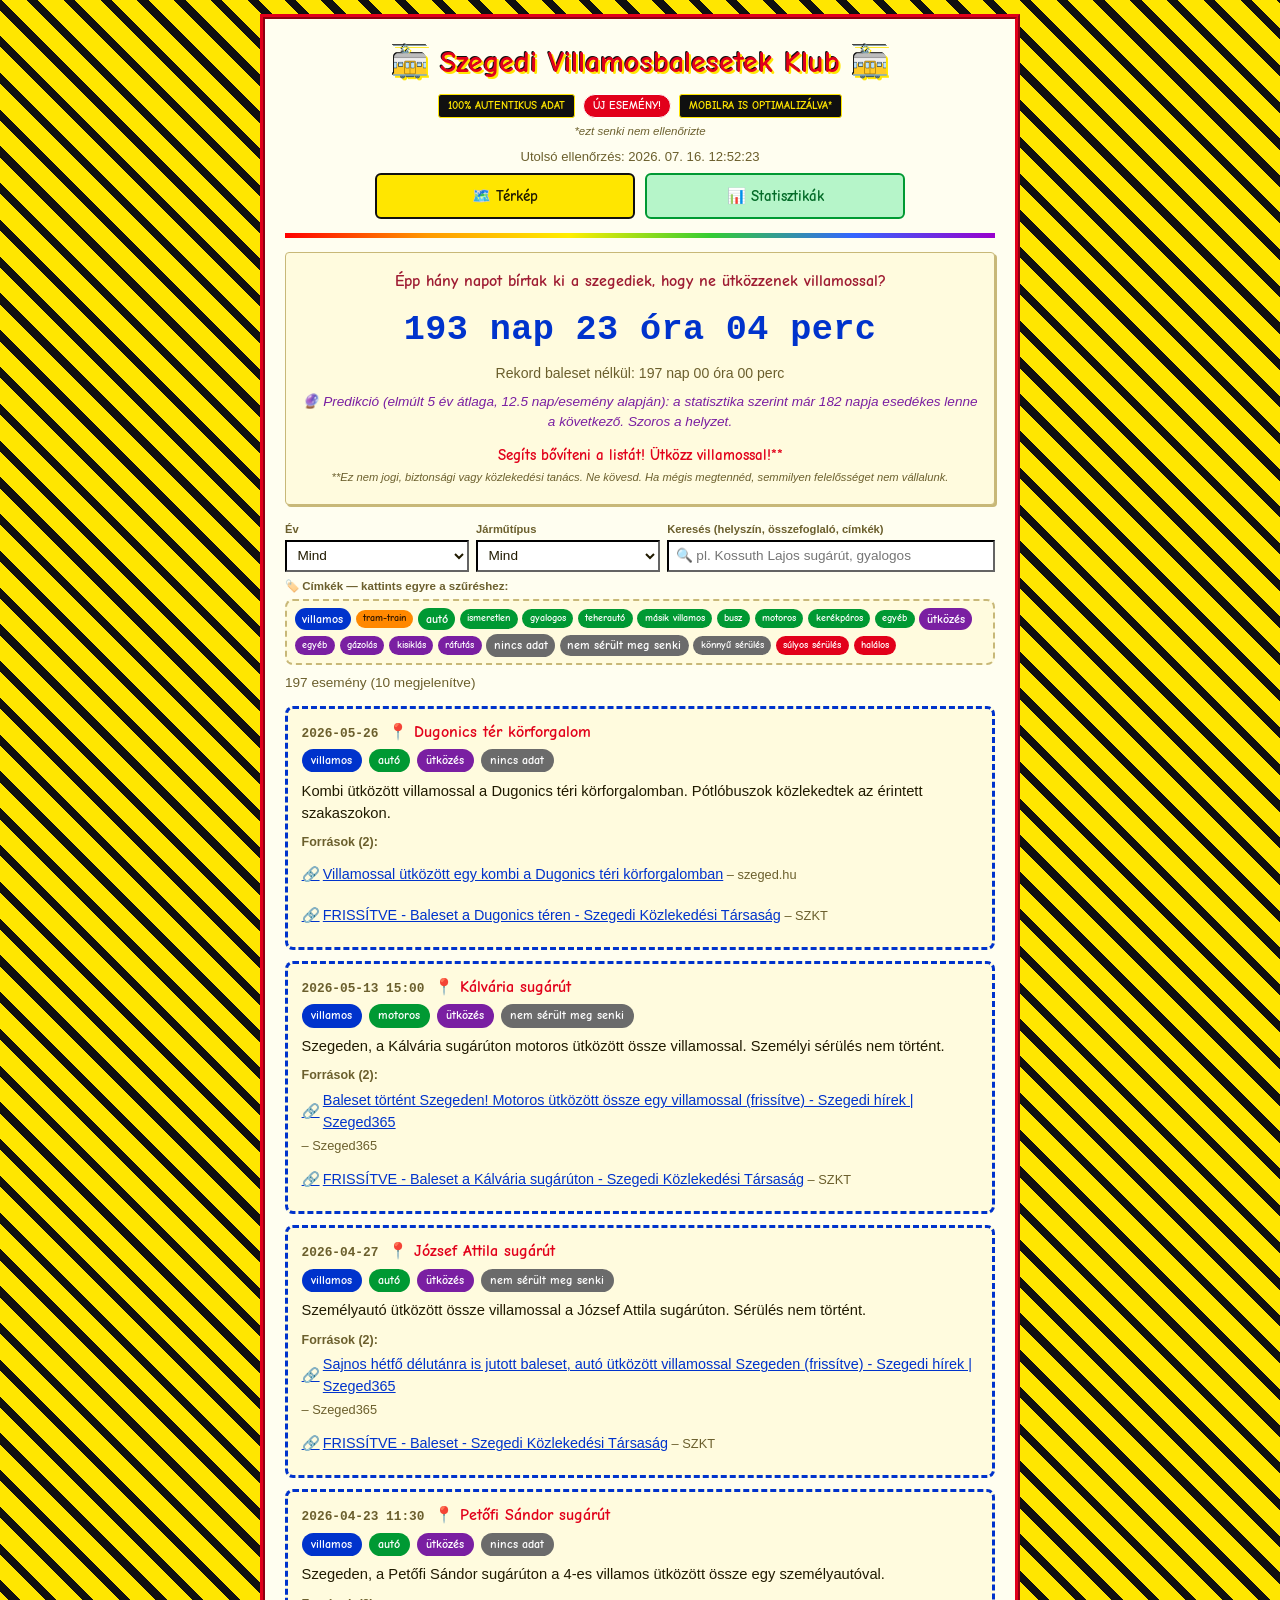
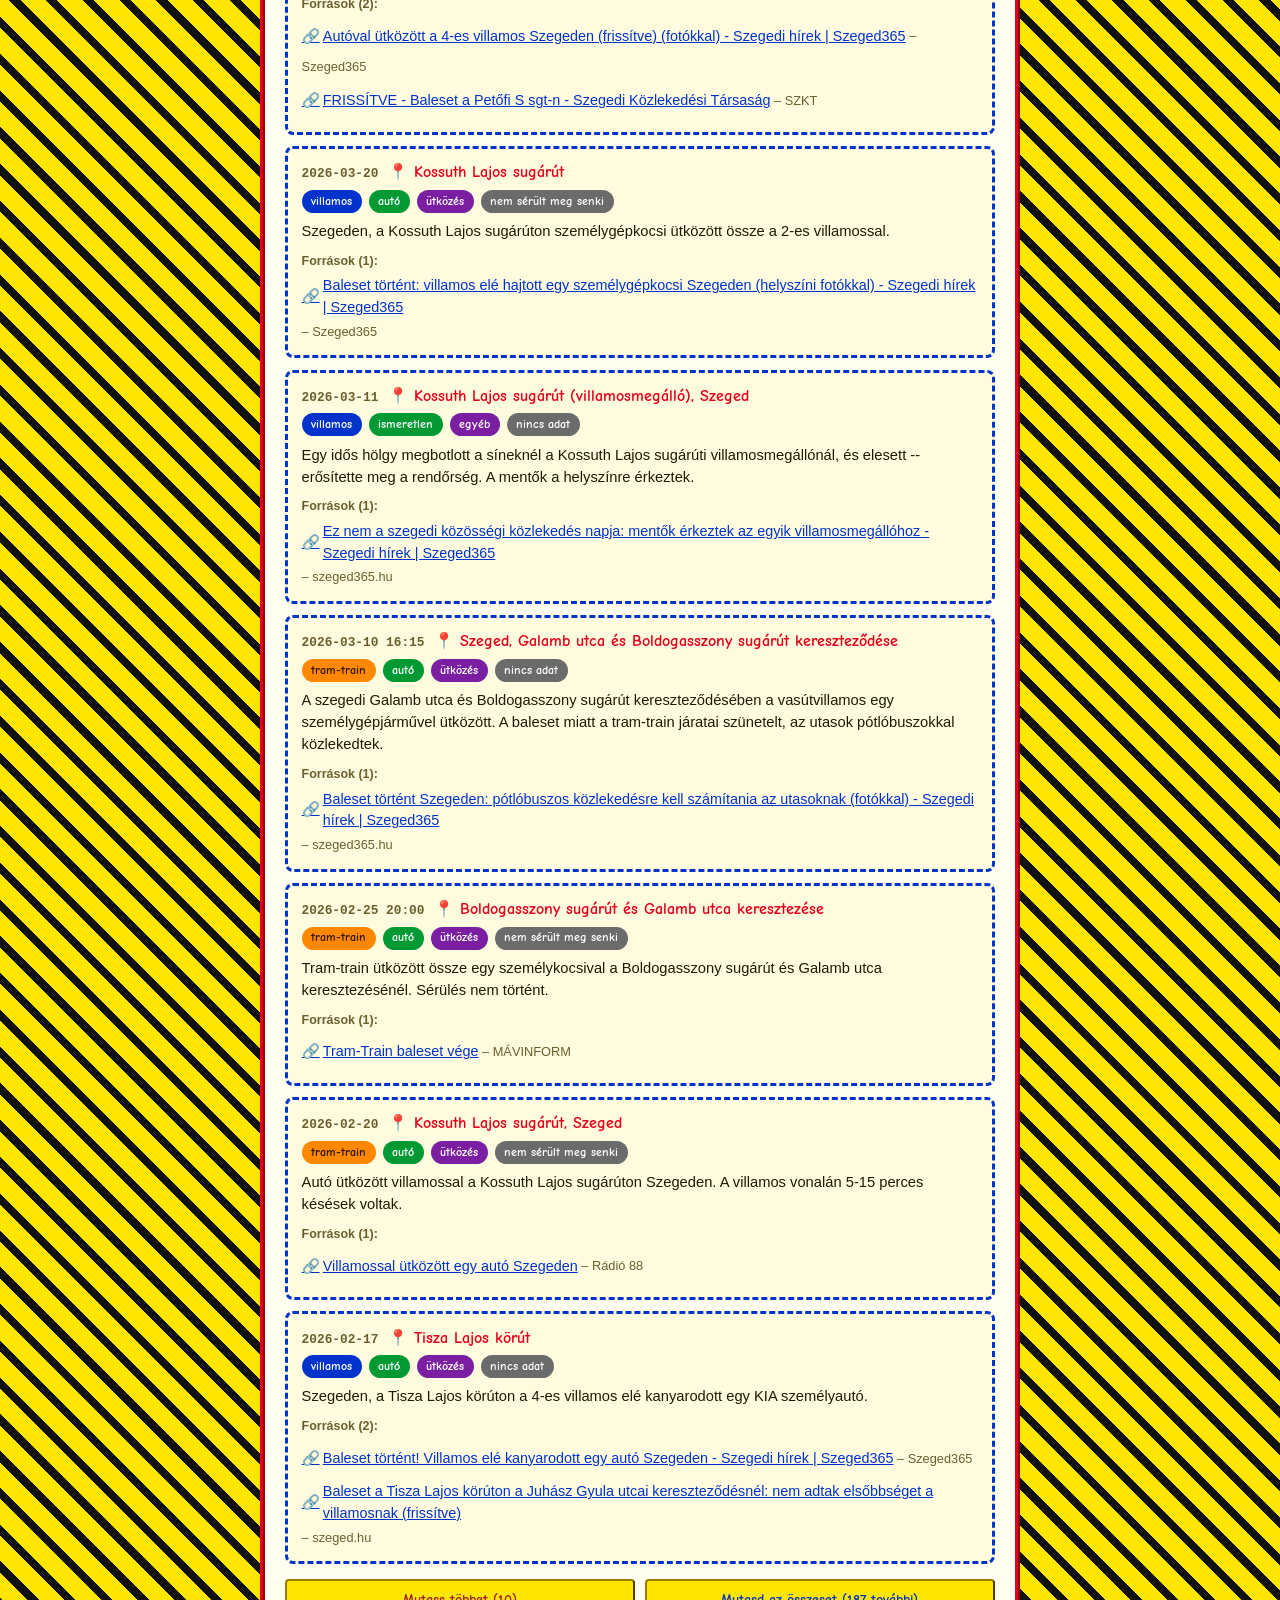
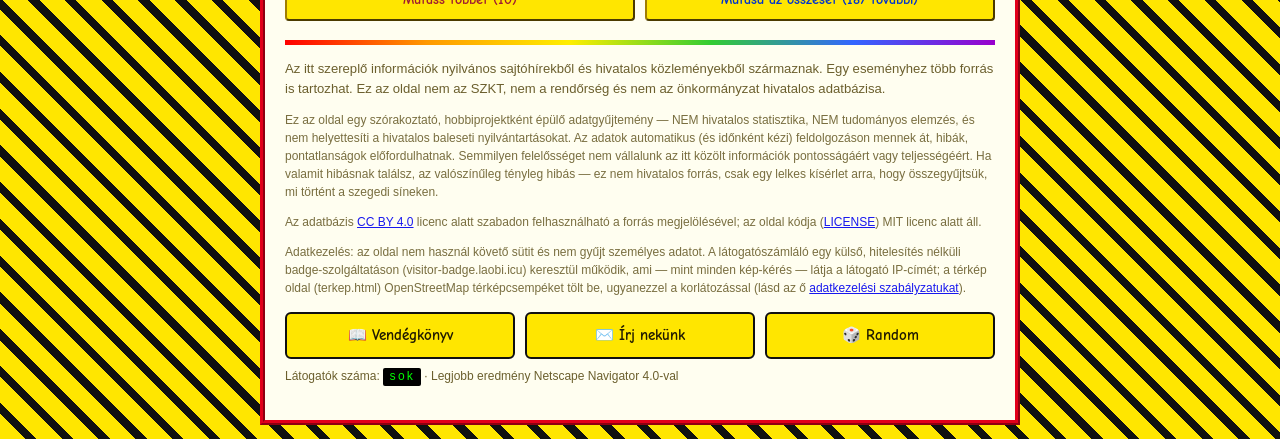
==== index.html @ 88617ef4 "site: publish built output" ====
<!DOCTYPE html>
<html lang="hu">
<head>
<meta charset="utf-8">
<meta name="viewport" content="width=device-width, initial-scale=1">
<title>Szegedi Villamosbalesetek Klub</title>
<meta name="description" content="Szegedi villamos- és tram-train balesetek nyilvános, folyamatosan frissülő adatbázisa: dátum, helyszín, jármű és forrás szerint kereshető lista.">
<link rel="canonical" href="https://szegedivillamosbalesetek.hu/">
<meta property="og:type" content="website">
<meta property="og:title" content="Szegedi Villamosbalesetek Klub">
<meta property="og:description" content="Szegedi villamos- és tram-train balesetek nyilvános, folyamatosan frissülő adatbázisa: dátum, helyszín, jármű és forrás szerint kereshető lista.">
<meta property="og:url" content="https://szegedivillamosbalesetek.hu/">
<meta property="og:image" content="https://szegedivillamosbalesetek.hu/og-image.png">
<meta property="og:locale" content="hu_HU">
<meta name="twitter:card" content="summary_large_image">
<meta name="twitter:title" content="Szegedi Villamosbalesetek Klub">
<meta name="twitter:description" content="Szegedi villamos- és tram-train balesetek nyilvános, folyamatosan frissülő adatbázisa: dátum, helyszín, jármű és forrás szerint kereshető lista.">
<meta name="twitter:image" content="https://szegedivillamosbalesetek.hu/og-image.png">
<link rel="icon" href="favicon.svg" type="image/svg+xml">
<link rel="stylesheet" href="style.css?v=7cfd3d5cef">
</head>
<body>
<div class="page-frame">
<header class="site-header">
  <h1>🚋&nbsp;Szegedi Villamosbalesetek Klub&nbsp;🚋</h1>
  <div class="badge-row">
    <span class="hero-badge">100% AUTENTIKUS ADAT</span>
    <span class="hero-badge hero-badge-new">ÚJ ESEMÉNY!</span>
    <span class="hero-badge">MOBILRA IS OPTIMALIZÁLVA*</span>
  </div>
  <p class="hero-footnote">*ezt senki nem ellenőrizte</p>
  <p id="updated-at" class="updated-at" aria-live="polite"></p>
  <div class="top-nav-banner">
    <a href="terkep.html" class="top-nav-btn top-nav-btn-map">🗺️ Térkép</a>
    <a href="statisztikak.html" class="top-nav-btn top-nav-btn-stats">📊 Statisztikák</a>
  </div>
</header>

<hr class="rainbow">

<main>
  <section id="no-accident-counter" class="no-accident-counter" aria-live="polite">
    <h2 class="counter-title">Épp hány napot bírtak ki a szegediek, hogy ne ütközzenek villamossal?</h2>
    <p id="counter-current" class="counter-current"></p>
    <p id="counter-record" class="counter-record"></p>
    <p id="counter-prediction" class="counter-prediction"></p>
    <p class="counter-cta">Segíts bővíteni a listát! Ütközz villamossal!**</p>
    <p class="counter-cta-footnote">**Ez nem jogi, biztonsági vagy közlekedési tanács. Ne kövesd. Ha mégis megtennéd, semmilyen felelősséget nem vállalunk.</p>
  </section>

  <form id="filters" class="filters" aria-label="Szűrők">
    <div class="filter-field">
      <label for="filter-year">Év</label>
      <select id="filter-year" name="year">
        <option value="">Mind</option>
      </select>
    </div>
    <div class="filter-field">
      <label for="filter-mode">Járműtípus</label>
      <select id="filter-mode" name="mode">
        <option value="">Mind</option>
        <option value="tram">Villamos</option>
        <option value="tramtrain">Tram-train</option>
      </select>
    </div>
    <div class="filter-field filter-field-text">
      <label for="filter-text">Keresés (helyszín, összefoglaló, címkék)</label>
      <input id="filter-text" name="text" type="search" placeholder="🔍 pl. Kossuth Lajos sugárút, gyalogos" autocomplete="off">
    </div>
  </form>

  <p class="tag-cloud-label">🏷️ Címkék — kattints egyre a szűréshez:</p>
  <div id="tag-cloud" class="tag-cloud" aria-label="Címkék"></div>

  <div id="tag-filter-chip" class="tag-filter-chip" hidden>
    Címke szűrő: <strong id="tag-filter-label"></strong>
    <button id="tag-filter-clear" type="button" aria-label="Címke szűrő törlése">Törlés ×</button>
  </div>

  <p id="result-count" class="result-count" aria-live="polite"></p>

  <div id="status-message" class="status-message" hidden></div>

  <ul id="incident-list" class="incident-list" aria-label="Balesetek listája"></ul>

  <div class="list-actions">
    <button id="show-more" class="show-more" type="button" hidden></button>
    <button id="show-all" class="show-more show-all" type="button" hidden></button>
  </div>
</main>

<hr class="rainbow">

<footer class="site-footer">
  <p>
    Az itt szereplő információk nyilvános sajtóhírekből és hivatalos közleményekből
    származnak. Egy eseményhez több forrás is tartozhat. Ez az oldal nem az SZKT, nem a
    rendőrség és nem az önkormányzat hivatalos adatbázisa.
  </p>
  <p class="disclaimer">
    Ez az oldal egy szórakoztató, hobbiprojektként épülő adatgyűjtemény — NEM hivatalos
    statisztika, NEM tudományos elemzés, és nem helyettesíti a hivatalos baleseti
    nyilvántartásokat. Az adatok automatikus (és időnként kézi) feldolgozáson mennek át,
    hibák, pontatlanságok előfordulhatnak. Semmilyen felelősséget nem vállalunk az itt
    közölt információk pontosságáért vagy teljességéért. Ha valamit hibásnak találsz, az
    valószínűleg tényleg hibás — ez nem hivatalos forrás, csak egy lelkes kísérlet arra,
    hogy összegyűjtsük, mi történt a szegedi síneken.
  </p>
  <p class="disclaimer">
    Az adatbázis <a href="https://creativecommons.org/licenses/by/4.0/" target="_blank" rel="noopener">CC BY 4.0</a>
    licenc alatt szabadon felhasználható a forrás megjelölésével; az oldal kódja
    (<a href="LICENSE" target="_blank" rel="noopener">LICENSE</a>) MIT licenc alatt áll.
  </p>
  <p class="disclaimer">
    Adatkezelés: az oldal nem használ követő sütit és nem gyűjt személyes
    adatot. A látogatószámláló egy külső, hitelesítés nélküli badge-szolgáltatáson
    (visitor-badge.laobi.icu) keresztül működik, ami — mint minden kép-kérés —
    látja a látogató IP-címét; a térkép oldal (terkep.html) OpenStreetMap
    térképcsempéket tölt be, ugyanezzel a korlátozással (lásd az ő
    <a href="https://osmfoundation.org/wiki/Privacy_Policy" target="_blank" rel="noopener">adatkezelési szabályzatukat</a>).
  </p>

  <div class="guestbook-row">
    <a href="vendegkonyv.html">📖 Vendégkönyv</a>
    <a href="irj-nekunk.html">✉️ Írj nekünk</a>
    <a href="https://hu.wikipedia.org/wiki/Special:Random" target="_blank" rel="noopener">🎲 Random</a>
  </div>
  <p class="hit-counter-line">
    Látogatók száma:
    <span class="hit-counter-wrap">
      <img id="hit-counter-img" class="hit-counter-img" alt="Látogatószámláló" hidden>
      <span id="hit-counter-fallback" class="hit-counter">sok</span>
    </span>
    · Legjobb eredmény Netscape Navigator 4.0-val
  </p>
</footer>
</div>

<script src="stats-common.js" defer></script>
<script src="dom-safety.js" defer></script>
<script src="app.js?v=a67750ddaa" defer></script>
</body>
</html>
---- style.css ----
/* Szegedi Villamosbalesetek Klub — szándékosan 90-es évekes/Geocities
 * hangulat. Ez egy tudatosan vállalt, egységes vizuális világ (hazárdcsík,
 * Comic Sans, rikító színek), ezért NINCS külön sötét/világos téma --
 * a giccs a lényeg, nem az adaptivitás. */

/* A Comic Sans MS Microsoft-licenc, mobil OS-eken (iOS/Android) nincs
 * telepítve, ezért a puszta "Comic Sans MS" font-family mobilon a
 * generikus "cursive" fallbackre esett vissza, ami eszközönként/OS-enként
 * teljesen más karakterű betűt jelentett. A Comic Neue (SIL OFL, szabadon
 * beágyazható) egy nyíltan licencelt, vizuálisan nagyon közeli klón --
 * data URI-ként ágyazva MINDEN platformon ugyanazt a betűt garantálja. */
@font-face {
  font-family: "Comic Neue";
  font-style: normal;
  font-weight: 400;
  font-display: swap;
  src: url([data-uri]) format("woff2");
}
@font-face {
  font-family: "Comic Neue";
  font-style: normal;
  font-weight: 700;
  font-display: swap;
  src: url([data-uri]) format("woff2");
}


:root {
  color-scheme: light;
  --yellow: #ffe600;
  --black: #101010;
  --red: #e2001a;
  --red-dark: #9e1b32;
  --blue: #0033cc;
  --green: #009933;
  --orange: #ff8800;
  --purple: #7a1fa2;
  --cream: #fffef0;
  --ink: #201a00;
  --muted: #6b5f2d;
  --border-gold: #c8b878;
}

* {
  box-sizing: border-box;
}

html {
  font-size: 16px;
  overflow-x: hidden;
  -webkit-text-size-adjust: 100%;
  text-size-adjust: 100%;
}

body {
  margin: 0;
  padding: 14px;
  min-height: 100vh;
  max-width: 100vw;
  overflow-x: hidden;
  background:
    repeating-linear-gradient(45deg, var(--yellow) 0 18px, var(--black) 18px 26px);
  color: var(--ink);
  font-family: Verdana, Arial, sans-serif;
  line-height: 1.5;
}

.page-frame {
  max-width: 760px;
  margin: 0 auto;
  background: var(--cream);
  border: 5px ridge var(--red);
  padding: 18px 20px 4px;
}

hr.rainbow {
  height: 5px;
  border: none;
  margin: 14px 0;
  background: linear-gradient(90deg, #ff0000, #ff9900, #ffee00, #33cc33, #3366ff, #9900cc);
}

/* ---------- fejléc ---------- */

.site-header {
  text-align: center;
}

.site-header h1 {
  font-family: "Comic Neue", "Comic Sans MS", "Comic Sans", cursive;
  font-size: clamp(1.4rem, 5vw, 1.9rem);
  color: var(--red);
  text-shadow: 2px 2px 0 var(--yellow), -1px -1px 0 var(--black);
  margin: 0.2rem 0 0.5rem;
}

.top-nav-banner {
  display: flex;
  justify-content: center;
  gap: 10px;
  margin: 0.4rem 0 0.2rem;
}

.top-nav-btn {
  flex: 1 1 0;
  min-width: 0;
  max-width: 260px;
  display: inline-flex;
  align-items: center;
  justify-content: center;
  gap: 6px;
  min-height: 46px;
  padding: 10px 6px;
  border: 2px solid var(--black);
  border-radius: 6px;
  font-family: "Comic Neue", "Comic Sans MS", "Comic Sans", cursive;
  font-weight: 700;
  font-size: 0.95rem;
  text-decoration: none;
  color: var(--ink);
  white-space: nowrap;
}

.top-nav-btn-map {
  background: var(--yellow);
}

.top-nav-btn-stats {
  background: #b6f5c9;
  border-color: var(--green);
  color: #046b28;
}

.top-nav-btn:hover,
.top-nav-btn:focus-visible {
  filter: brightness(1.08);
  text-decoration: underline;
}

@media (max-width: 480px) {
  .top-nav-btn {
    font-size: 0.72rem;
    padding: 8px 3px;
    min-height: 40px;
    gap: 3px;
  }
}

.badge-row {
  display: flex;
  justify-content: center;
  gap: 8px;
  flex-wrap: nowrap;
  margin-bottom: 0.3rem;
}

.hero-badge {
  font-family: "Comic Neue", "Comic Sans MS", "Comic Sans", cursive;
  font-size: 0.68rem;
  font-weight: 700;
  background: var(--black);
  color: var(--yellow);
  padding: 3px 9px;
  border-radius: 3px;
  border: 1px solid var(--yellow);
  white-space: nowrap;
}

@media (max-width: 480px) {
  .badge-row {
    gap: 2px;
  }
  .hero-badge {
    font-size: 0.42rem;
    padding: 2px 3px;
  }
}

.hero-badge-new {
  background: var(--red);
  color: #fff;
  border-color: #fff;
  border-radius: 999px;
  animation: hero-blink 1.1s steps(1) infinite;
}

.hero-badge-new[hidden] {
  display: none;
}

@keyframes hero-blink {
  50% { opacity: 0.15; }
}

@media (prefers-reduced-motion: reduce) {
  .hero-badge-new { animation: none; }
}

.hero-footnote {
  font-size: 0.72rem;
  color: var(--muted);
  margin: 0 0 0.4rem;
  font-style: italic;
}

.updated-at {
  color: var(--muted);
  font-size: 0.82rem;
  margin: 0 0 0.4rem;
  min-height: 1.2em;
}

/* ---------- számláló ---------- */

.no-accident-counter {
  text-align: center;
  background: #fffbde;
  border: 1px solid var(--border-gold);
  box-shadow: 2px 2px 0 var(--border-gold);
  border-radius: 4px;
  padding: 1rem 0.9rem 1.15rem;
  margin-bottom: 1rem;
}

.counter-title {
  font-family: "Comic Neue", "Comic Sans MS", "Comic Sans", cursive;
  font-size: 1.02rem;
  font-weight: 700;
  color: var(--red-dark);
  margin: 0 0 0.6rem;
}

.counter-current {
  font-family: Consolas, "Courier New", monospace;
  font-size: clamp(1.5rem, 6vw, 2.2rem);
  font-weight: 700;
  color: var(--blue);
  letter-spacing: 0.01em;
  margin: 0 0 0.4rem;
  font-variant-numeric: tabular-nums;
}

.counter-record {
  color: var(--muted);
  font-size: 0.88rem;
  margin: 0;
  font-variant-numeric: tabular-nums;
}

.counter-prediction {
  color: var(--purple);
  font-size: 0.85rem;
  font-style: italic;
  margin: 0.5rem 0 0;
  font-variant-numeric: tabular-nums;
}

.counter-cta {
  font-family: "Comic Neue", "Comic Sans MS", "Comic Sans", cursive;
  font-weight: 700;
  color: var(--red);
  font-size: 0.95rem;
  margin: 0.7rem 0 0.15rem;
}

.counter-cta-footnote {
  color: var(--muted);
  font-size: 0.7rem;
  font-style: italic;
  margin: 0;
}

/* ---------- szűrők ---------- */

.filters {
  display: flex;
  flex-wrap: wrap;
  gap: 0.45rem;
  margin-bottom: 0.4rem;
}

.filter-field {
  display: flex;
  flex-direction: column;
  gap: 0.1rem;
  flex: 1 1 120px;
}

.filter-field-text {
  flex: 2 1 200px;
}

.filter-field label {
  font-size: 0.7rem;
  color: var(--muted);
  font-weight: 700;
}

.filter-field select,
.filter-field input {
  min-height: 32px;
  padding: 0.2rem 0.4rem;
  font-size: 0.85rem;
  font-family: Verdana, Arial, sans-serif;
  border: 2px inset var(--black);
  background: #fff;
  color: var(--ink);
}

.tag-cloud-label {
  color: var(--muted);
  font-size: 0.72rem;
  font-weight: 700;
  margin: 0 0 0.25rem;
}

.tag-cloud {
  display: flex;
  flex-wrap: wrap;
  align-items: center;
  gap: 0.25rem 0.3rem;
  background: #fffbde;
  border: 2px dashed var(--border-gold);
  border-radius: 8px;
  padding: 0.4rem 0.5rem;
  margin-bottom: 0.5rem;
}

.tag-cloud .badge {
  border: 1px solid transparent;
  padding: 0.06rem 0.4rem;
}

.tag-cloud .tag-cloud-badge-active {
  border-color: var(--black);
  box-shadow: 1px 1px 0 var(--black);
  outline: 2px solid var(--ink);
  outline-offset: 1px;
}

.tag-filter-chip[hidden] {
  display: none;
}

.tag-filter-chip {
  display: flex;
  align-items: center;
  gap: 0.5rem;
  background: #eaf1ff;
  border: 2px dashed var(--blue);
  color: var(--ink);
  border-radius: 999px;
  padding: 0.3rem 0.3rem 0.3rem 0.75rem;
  font-size: 0.82rem;
  margin: 0 0 0.75rem;
  width: fit-content;
  font-family: "Comic Neue", "Comic Sans MS", "Comic Sans", cursive;
}

.tag-filter-chip button {
  min-height: 30px;
  padding: 0.15rem 0.55rem;
  font-size: 0.75rem;
  font-family: "Comic Neue", "Comic Sans MS", "Comic Sans", cursive;
  font-weight: 700;
  border: 1px solid var(--blue);
  border-radius: 999px;
  background: #fff;
  color: var(--blue);
  cursor: pointer;
}

.result-count {
  color: var(--muted);
  font-size: 0.85rem;
  margin: 0 0 0.75rem;
}

.status-message {
  background: #ffe4e4;
  color: #7a1414;
  border: 2px solid var(--red);
  border-radius: 4px;
  padding: 0.85rem;
  margin-bottom: 1rem;
}

/* ---------- eseménykártyák ---------- */

.incident-list {
  list-style: none;
  margin: 0;
  padding: 0;
  display: flex;
  flex-direction: column;
  gap: 0.7rem;
}

.incident-card {
  background: #fffbde;
  border: 3px dashed var(--blue);
  border-radius: 8px;
  padding: 0.7rem 0.85rem 0.8rem;
}

.incident-summary-row {
  display: flex;
  flex-wrap: wrap;
  align-items: baseline;
  gap: 0.4rem 0.6rem;
  margin-bottom: 0.35rem;
}

.incident-date {
  font-family: Consolas, "Courier New", monospace;
  font-size: 0.8rem;
  color: var(--muted);
  font-weight: 700;
}

.incident-summary-row .incident-location {
  font-family: "Comic Neue", "Comic Sans MS", "Comic Sans", cursive;
  font-weight: 700;
  color: var(--red);
  flex: 1 1 auto;
  min-width: 0;
}

.incident-summary-row .incident-location::before {
  content: "📍 ";
}

.incident-body {
  /* nincs elválasztó -- a kártya maga a "keret", minden benne egyben látszik */
}

.incident-tag-row {
  display: flex;
  flex-wrap: wrap;
  align-items: center;
  gap: 0.4rem;
  margin-bottom: 0.45rem;
}

.badge {
  display: inline-block;
  padding: 0.12rem 0.55rem;
  border-radius: 999px;
  font-size: 0.72rem;
  font-weight: 700;
  white-space: nowrap;
  font-family: "Comic Neue", "Comic Sans MS", "Comic Sans", cursive;
  color: #fff;
}

.badge-clickable {
  cursor: pointer;
  border: 1px solid transparent;
}

.badge-clickable:hover,
.badge-clickable:focus-visible {
  border-color: var(--black);
  outline: none;
  box-shadow: 1px 1px 0 var(--black);
}

.badge-mode-tram {
  background: var(--blue);
}

.badge-mode-tramtrain {
  background: var(--orange);
  color: #2a1400;
}

.badge-party {
  background: var(--green);
}

.badge-event-type {
  background: var(--purple);
}

.badge-injury {
  background: #6b6b6b;
}

.badge-injury-severe,
.badge-injury-fatal {
  background: var(--red);
}

.incident-summary {
  margin: 0 0 0.6rem;
  font-size: 0.92rem;
}

.incident-sources-label {
  color: var(--muted);
  font-size: 0.78rem;
  margin: 0 0 0.3rem;
  font-weight: 700;
}

.incident-sources ul {
  list-style: none;
  margin: 0;
  padding: 0;
  display: flex;
  flex-direction: column;
  gap: 0.3rem;
}

.incident-sources li a {
  color: var(--blue);
  text-decoration: underline;
  display: inline-flex;
  align-items: center;
  min-height: 36px;
  font-size: 0.9rem;
  overflow-wrap: anywhere;
}

.incident-sources li a::before {
  content: "🔗 ";
  margin-right: 0.2rem;
}

.incident-sources li a:visited {
  color: #551a8b;
}

.incident-sources li a:hover,
.incident-sources li a:focus {
  color: var(--red);
}

.incident-sources .source-name {
  color: var(--muted);
  font-size: 0.8rem;
}

.incident-empty {
  text-align: center;
  padding: 1.5rem 1rem;
  color: var(--muted);
  font-family: "Comic Neue", "Comic Sans MS", "Comic Sans", cursive;
}

/* ---------- lapozás ---------- */

.list-actions {
  display: flex;
  flex-wrap: wrap;
  gap: 0.6rem;
  margin: 0.9rem 0 1.2rem;
}

.show-more[hidden] {
  display: none;
}

.show-more {
  display: block;
  flex: 1 1 200px;
  min-height: 42px;
  padding: 0.5rem 1rem;
  font-size: 0.85rem;
  font-weight: 700;
  font-family: "Comic Neue", "Comic Sans MS", "Comic Sans", cursive;
  color: var(--red-dark);
  background: var(--yellow);
  border: 2px outset #a07d00;
  border-radius: 4px;
  cursor: pointer;
}

.show-more:active {
  border-style: inset;
}

.show-more:hover,
.show-more:focus-visible {
  background: #ffd400;
}

.show-all {
  color: var(--blue);
}

/* ---------- lábléc ---------- */

.site-footer {
  color: var(--muted);
  font-size: 0.82rem;
  padding-bottom: 1.1rem;
  text-align: center;
}

.site-footer p {
  text-align: left;
}

.site-footer .disclaimer {
  font-size: 0.75rem;
  opacity: 0.9;
  margin-top: 0.6rem;
}

.fineprint {
  font-size: 0.68rem;
  color: var(--muted);
  opacity: 0.75;
  text-align: center;
  margin-top: 0.9rem;
}

.guestbook-row {
  margin-top: 0.9rem;
  display: flex;
  justify-content: stretch;
  gap: 10px;
  font-family: "Comic Neue", "Comic Sans MS", "Comic Sans", cursive;
  font-size: 0.95rem;
}

.guestbook-row a {
  flex: 1;
  border: 2px solid var(--black);
  background: var(--yellow);
  color: var(--ink);
  padding: 10px 6px;
  border-radius: 6px;
  text-decoration: none;
  font-weight: 700;
  min-height: 46px;
  display: inline-flex;
  align-items: center;
  justify-content: center;
  text-align: center;
}

.guestbook-row a:hover,
.guestbook-row a:focus-visible {
  background: #ffd400;
  text-decoration: underline;
}

.hit-counter-line {
  margin-top: 0.5rem;
  font-size: 0.75rem;
}

.hit-counter {
  font-family: Consolas, "Courier New", monospace;
  background: #000;
  color: #0f0;
  padding: 2px 6px;
  letter-spacing: 0.12em;
  border-radius: 2px;
}

.hit-counter-wrap {
  display: inline-block;
  vertical-align: middle;
}

.hit-counter-img {
  vertical-align: middle;
  height: 20px;
  width: auto;
  max-width: 100%;
}

.hit-counter-img[hidden] {
  display: none;
}

/* ---------- retro toast (vendégkönyv / írj nekünk) ---------- */

.retro-toast {
  position: fixed;
  left: 0;
  right: 0;
  bottom: 0;
  transform: translateY(100%);
  transition: transform 0.35s ease;
  background: var(--black);
  color: var(--yellow);
  border-top: 4px solid var(--yellow);
  font-family: "Comic Neue", "Comic Sans MS", "Comic Sans", cursive;
  font-weight: 700;
  font-size: 0.95rem;
  text-align: center;
  padding: 14px 16px;
  z-index: 1000;
}

.retro-toast.retro-toast-visible {
  transform: translateY(0);
}

@media (prefers-reduced-motion: reduce) {
  .retro-toast {
    transition: none;
  }
}

@media (max-width: 480px) {
  .filters {
    flex-direction: column;
  }
  .filter-field,
  .filter-field-text {
    flex: 1 1 auto;
  }
  .guestbook-row {
    flex-wrap: wrap;
  }
  .guestbook-row a {
    flex: 1 1 calc(33.333% - 7px);
  }
}
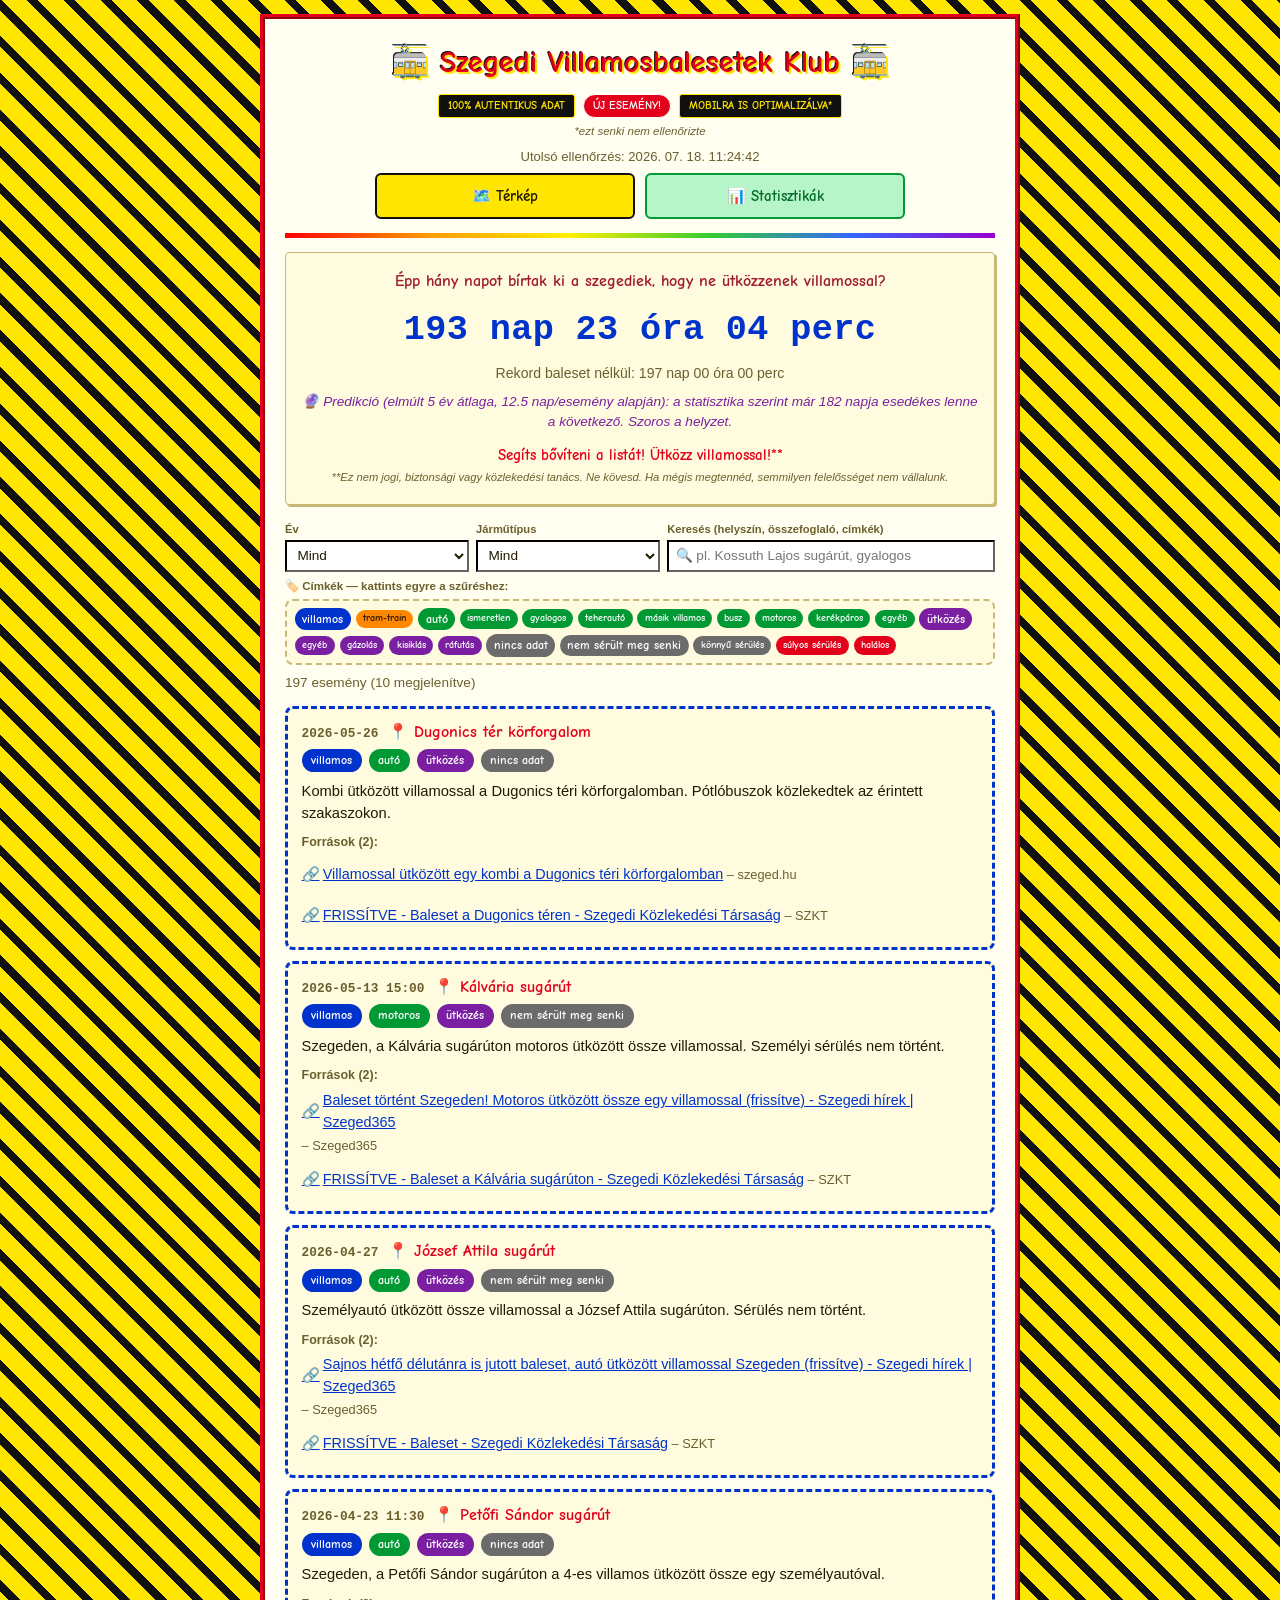
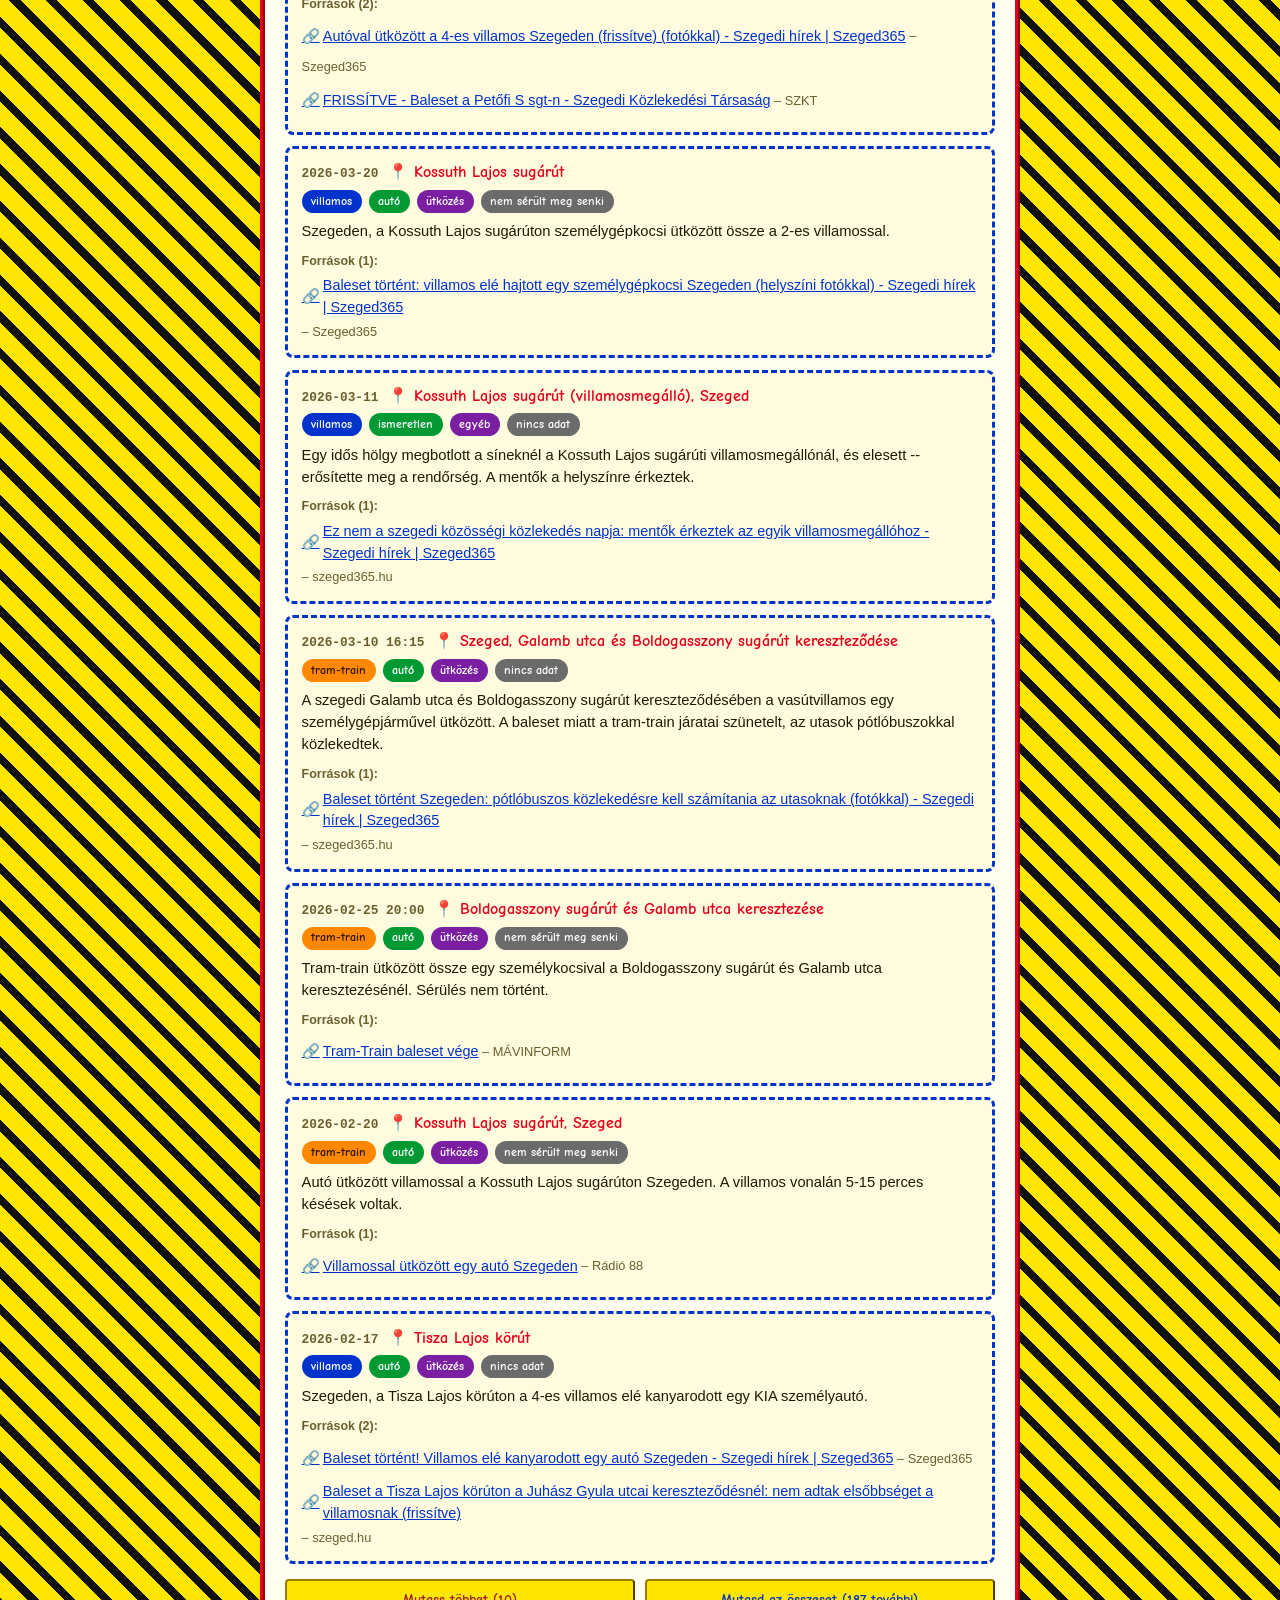
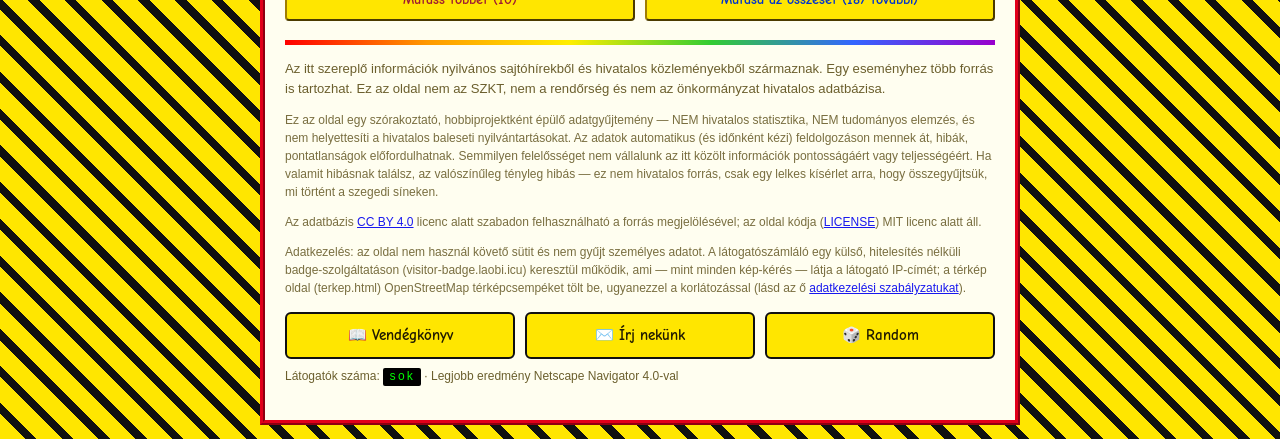
==== commit ae885a77: "site: publish built output" ====
--- a/index.html
+++ b/index.html
@@ -18,6 +18,24 @@
 <meta name="twitter:image" content="https://szegedivillamosbalesetek.hu/og-image.png">
 <link rel="icon" href="favicon.svg" type="image/svg+xml">
 <link rel="stylesheet" href="style.css?v=7cfd3d5cef">
+<script type="application/ld+json">
+{
+  "@context": "https://schema.org",
+  "@type": "Dataset",
+  "name": "Szegedi villamos- és tram-train balesetek adatbázisa",
+  "description": "Szegedi villamos- és tram-train balesetek nyilvános, folyamatosan frissülő adatbázisa: dátum, helyszín, jármű és forrás szerint kereshető lista.",
+  "url": "https://szegedivillamosbalesetek.hu/",
+  "license": "https://creativecommons.org/licenses/by/4.0/",
+  "creator": { "@type": "Organization", "name": "Szegedi Villamosbalesetek Klub" },
+  "inLanguage": "hu",
+  "keywords": ["villamos", "tram-train", "baleset", "Szeged", "közlekedésbiztonság"],
+  "distribution": {
+    "@type": "DataDownload",
+    "encodingFormat": "application/json",
+    "contentUrl": "https://szegedivillamosbalesetek.hu/data/incidents.json"
+  }
+}
+</script>
 </head>
 <body>
 <div class="page-frame">
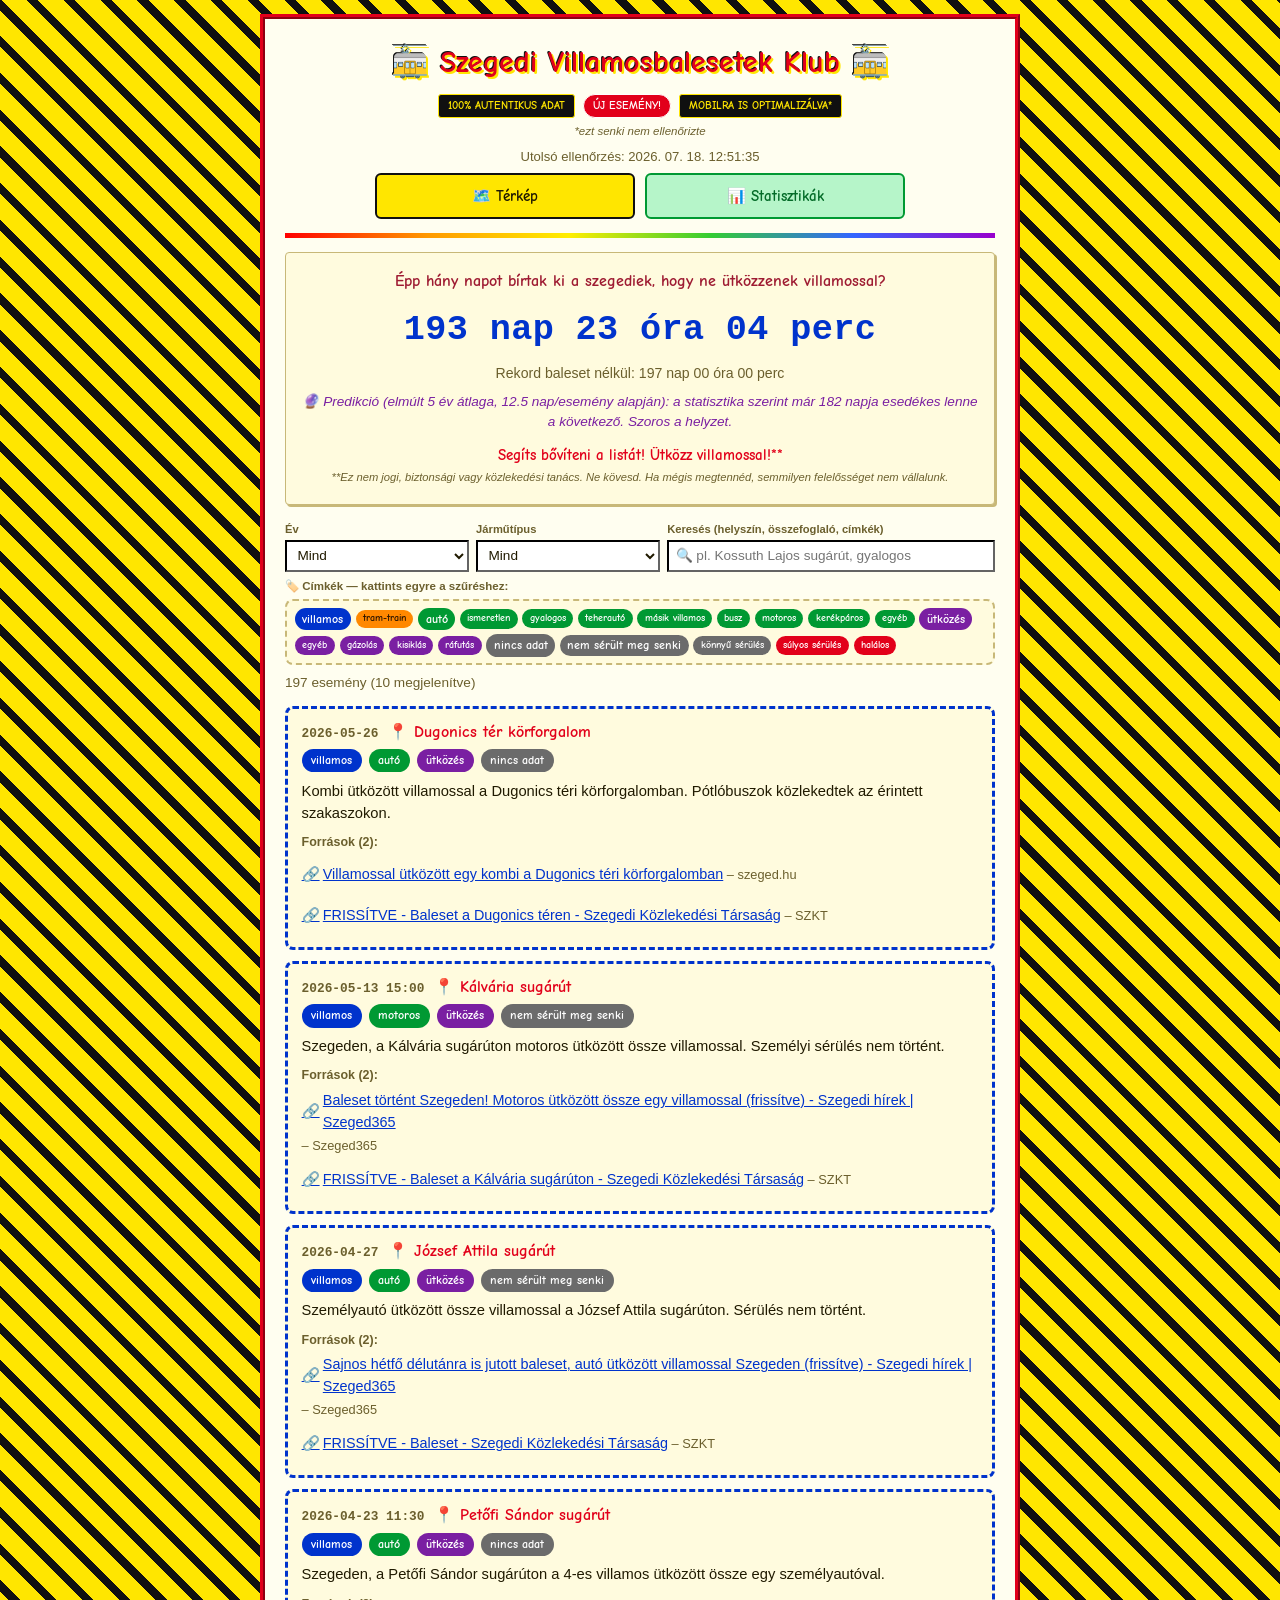
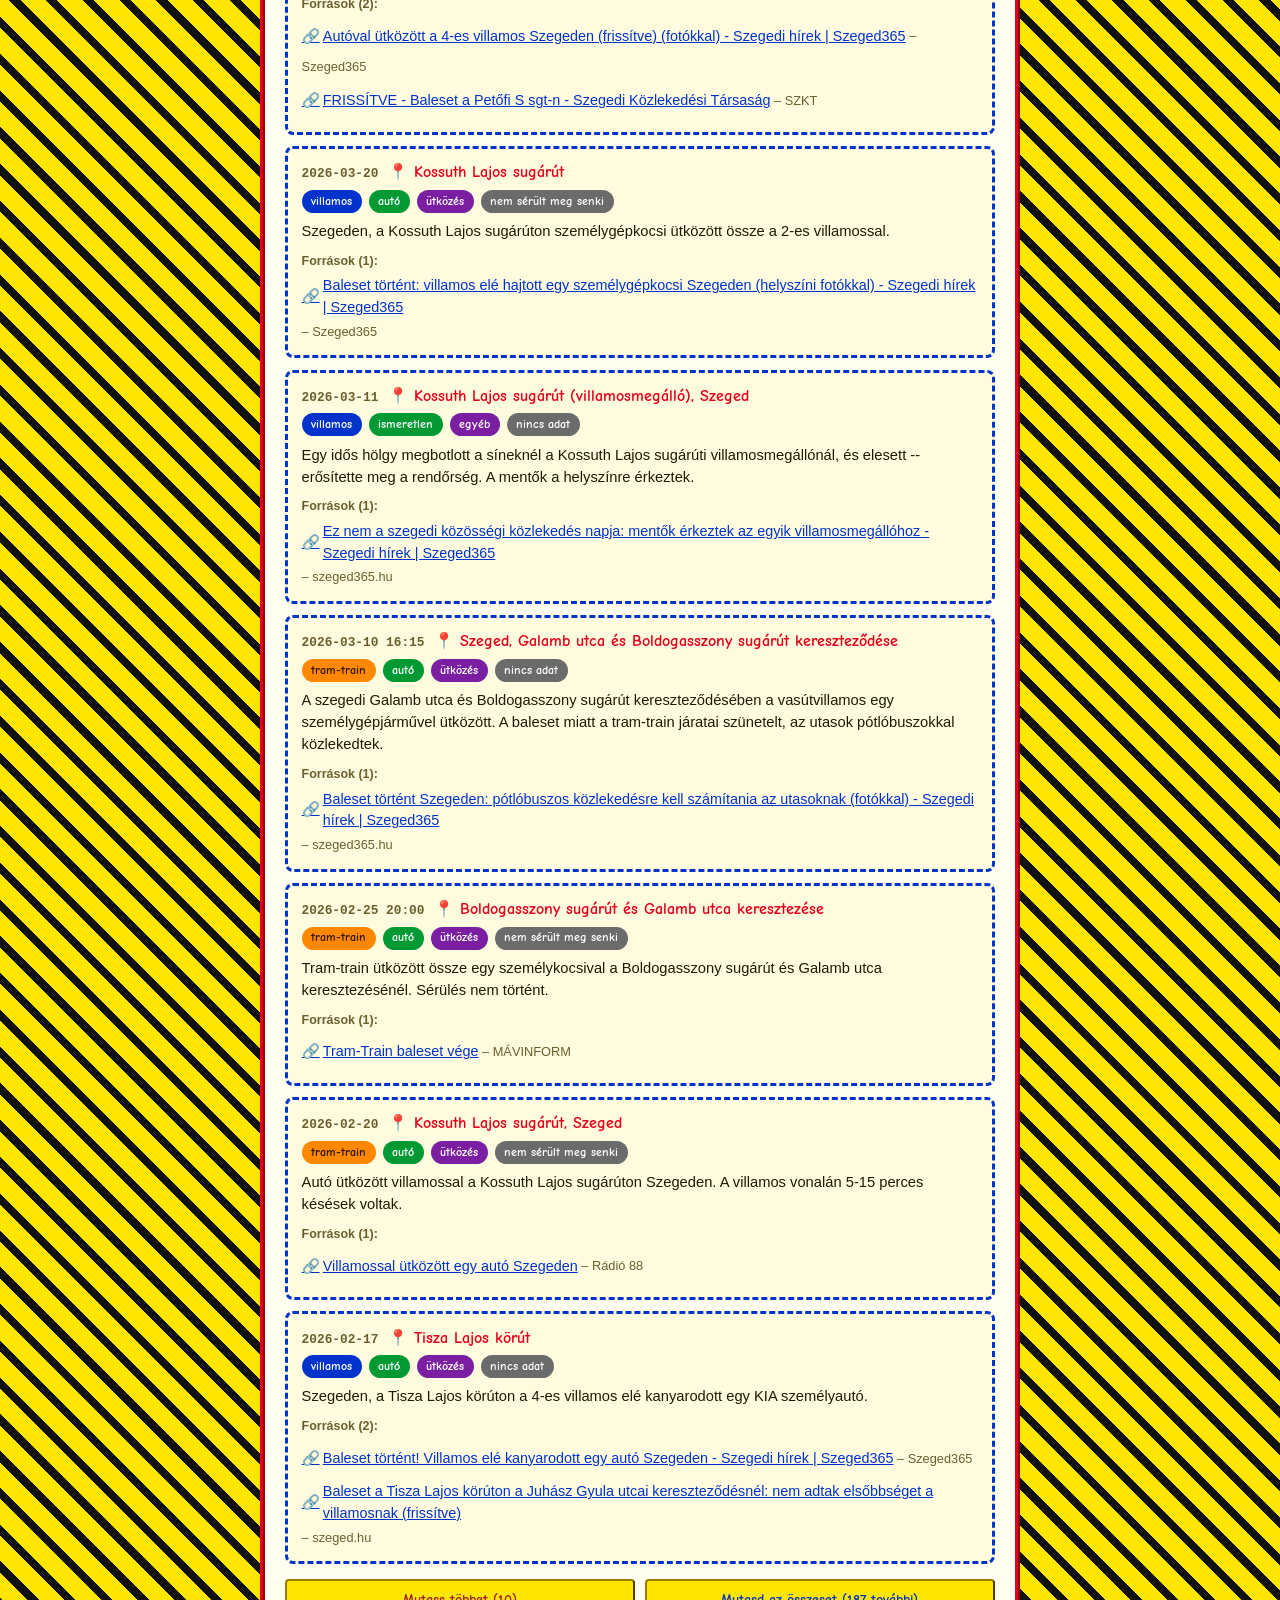
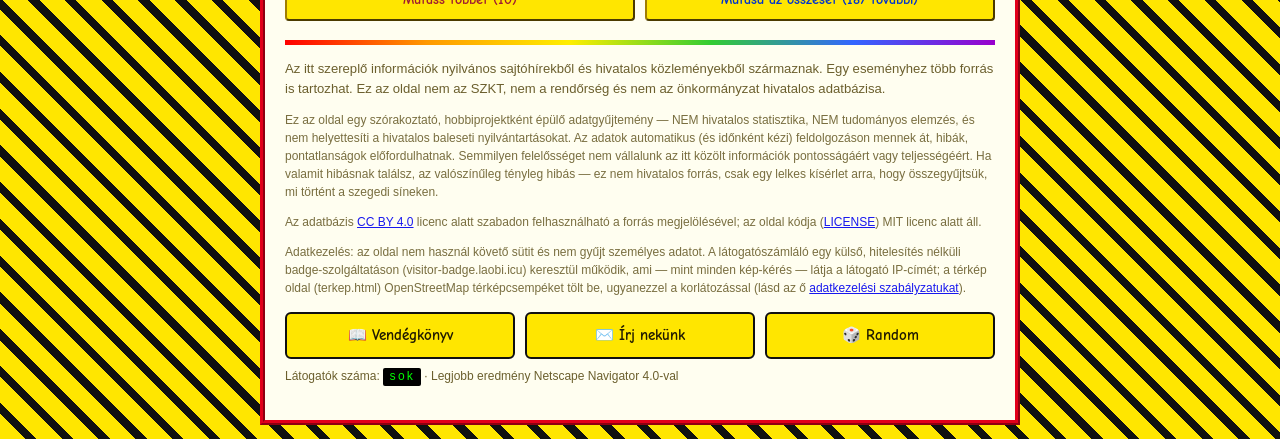
==== commit f11cc430: "site: publish built output" ====
--- a/index.html
+++ b/index.html
@@ -34,6 +34,15 @@
     "encodingFormat": "application/json",
     "contentUrl": "https://szegedivillamosbalesetek.hu/data/incidents.json"
   }
+}
+</script>
+<script type="application/ld+json">
+{
+  "@context": "https://schema.org",
+  "@type": "WebSite",
+  "name": "Szegedi Villamosbalesetek Klub",
+  "url": "https://szegedivillamosbalesetek.hu/",
+  "inLanguage": "hu"
 }
 </script>
 </head>
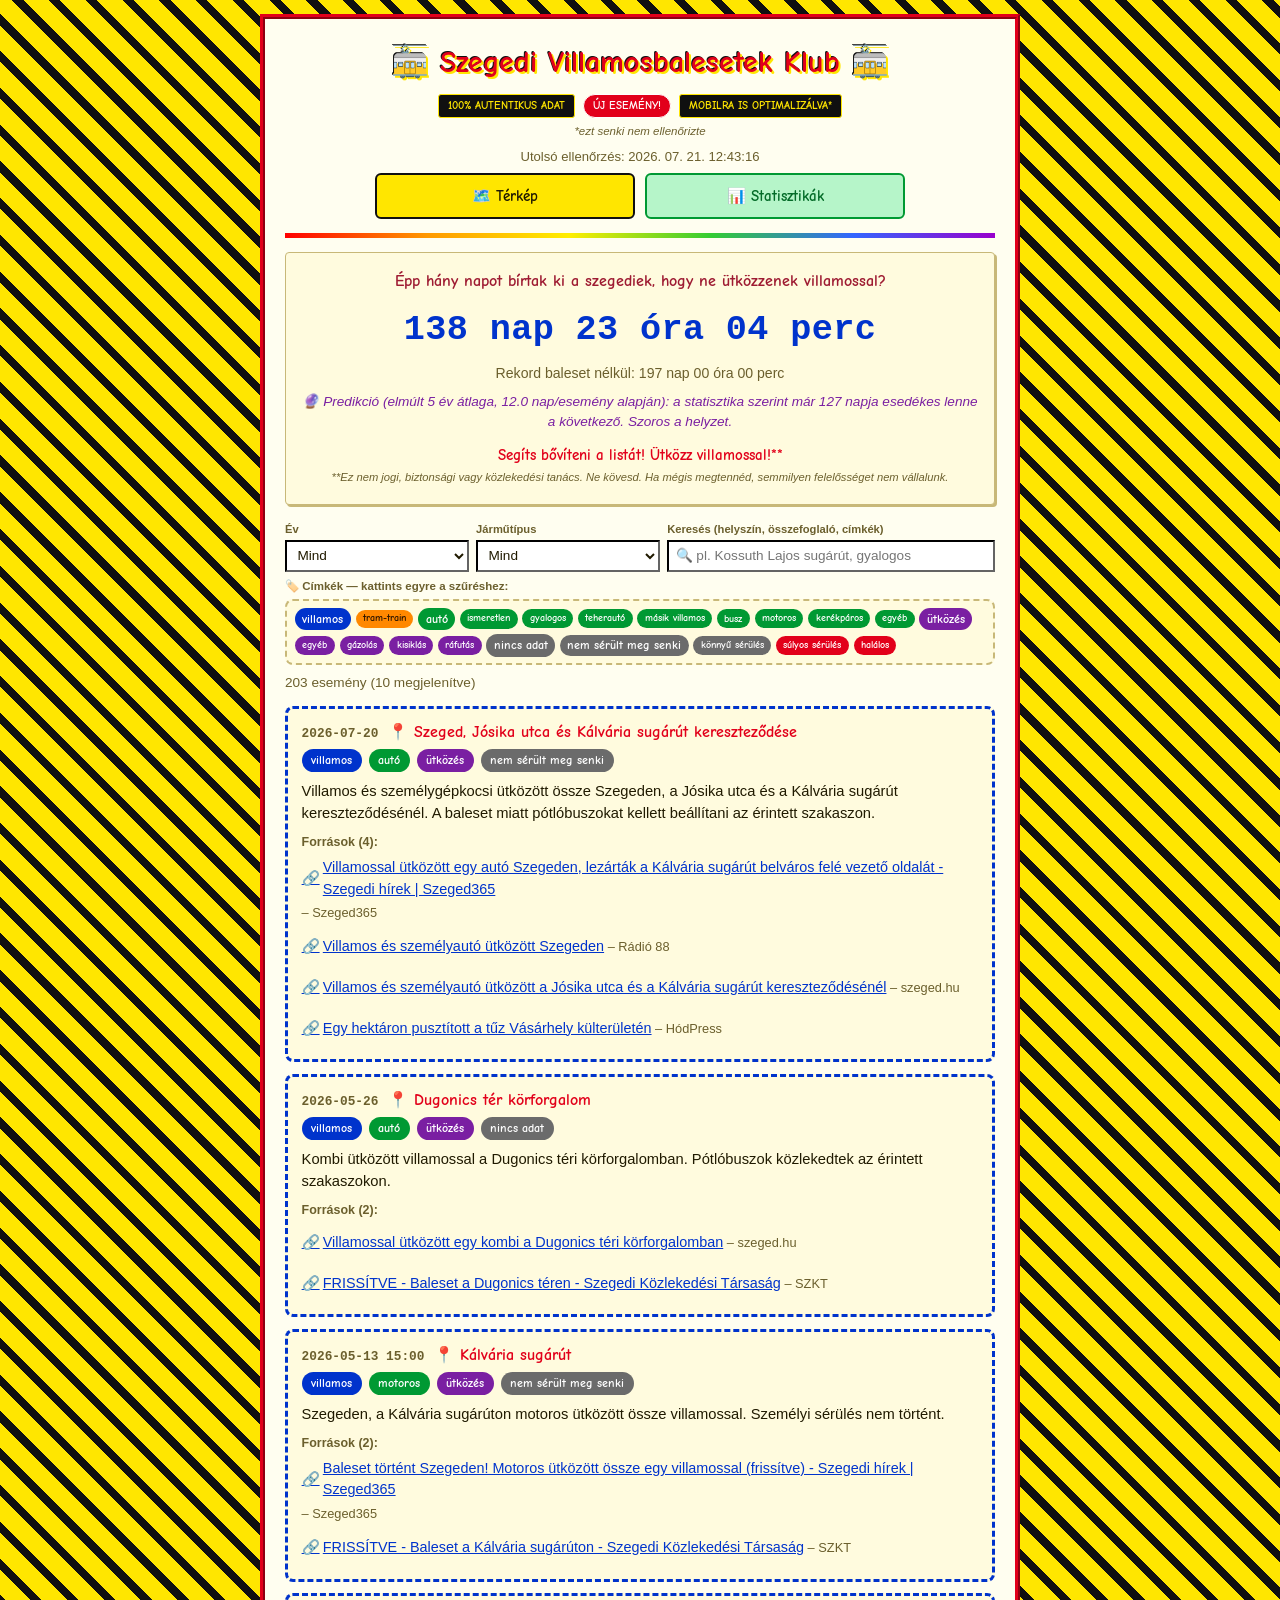
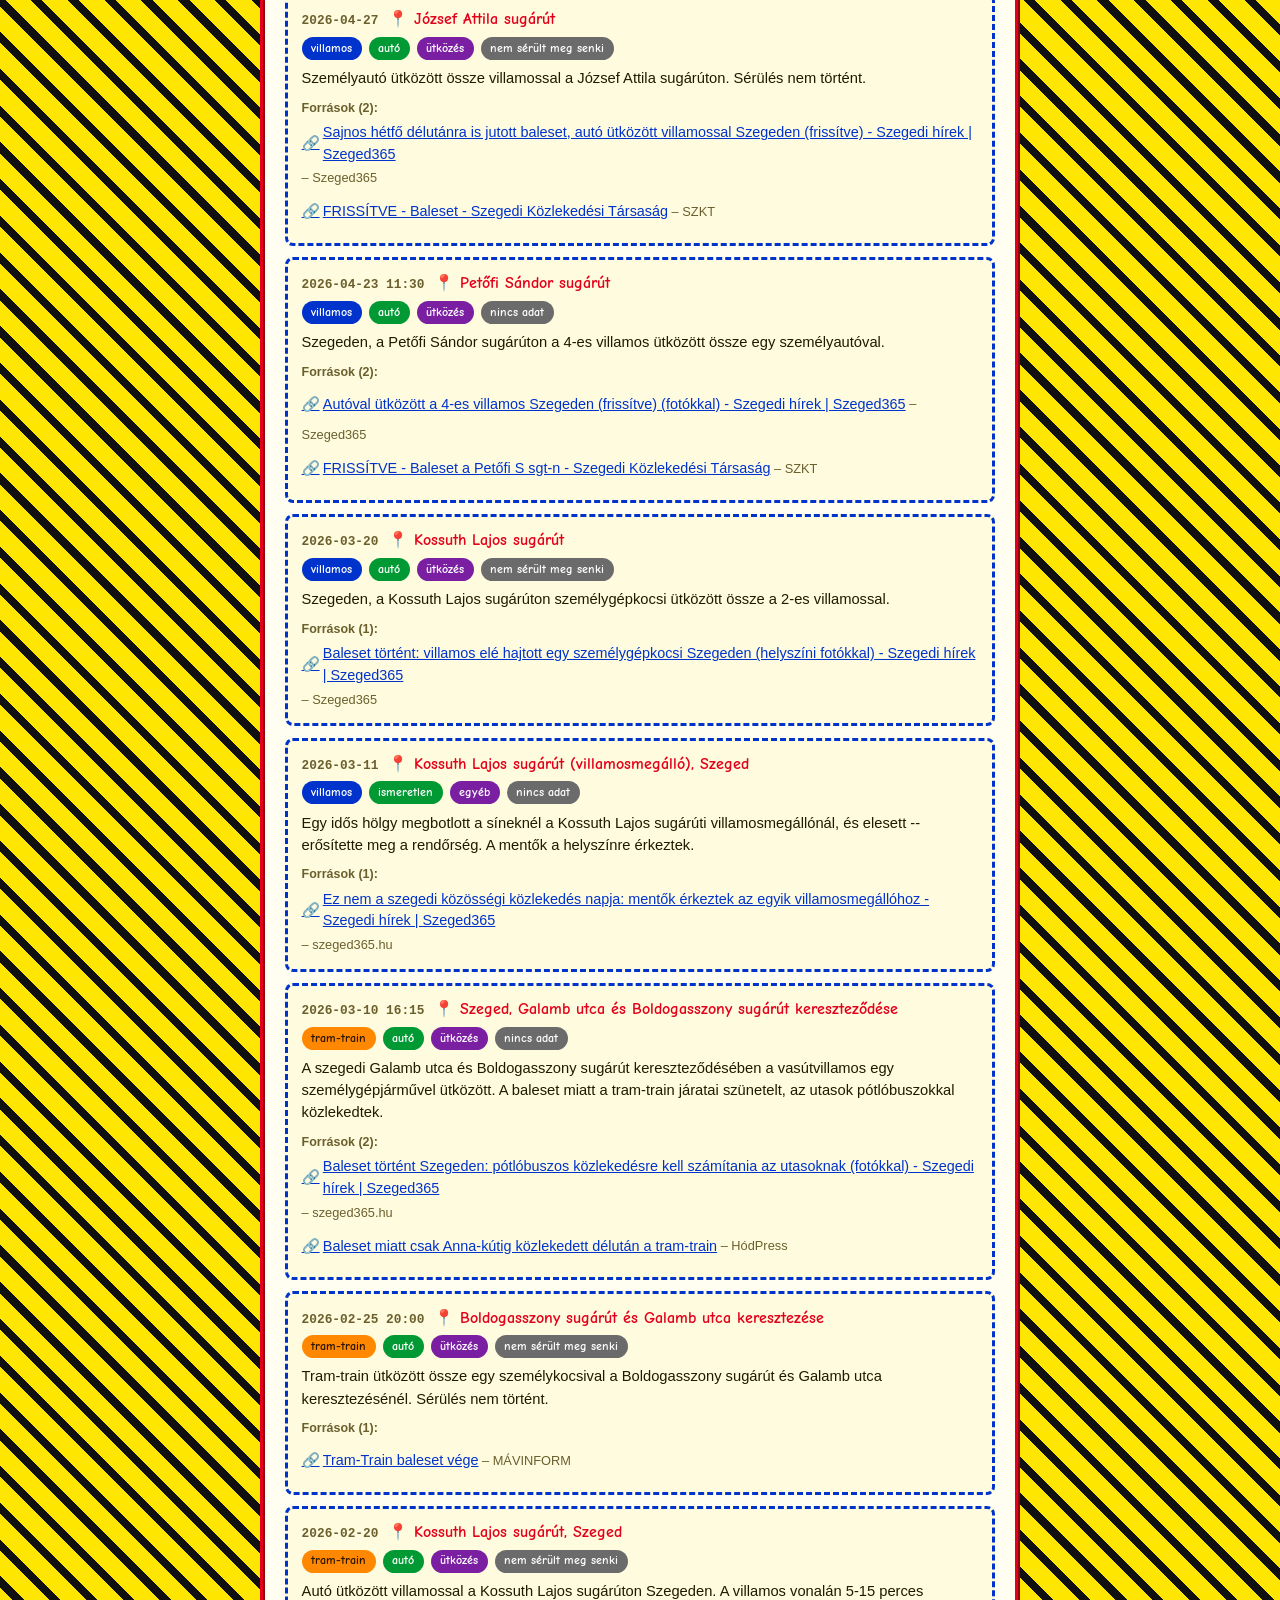
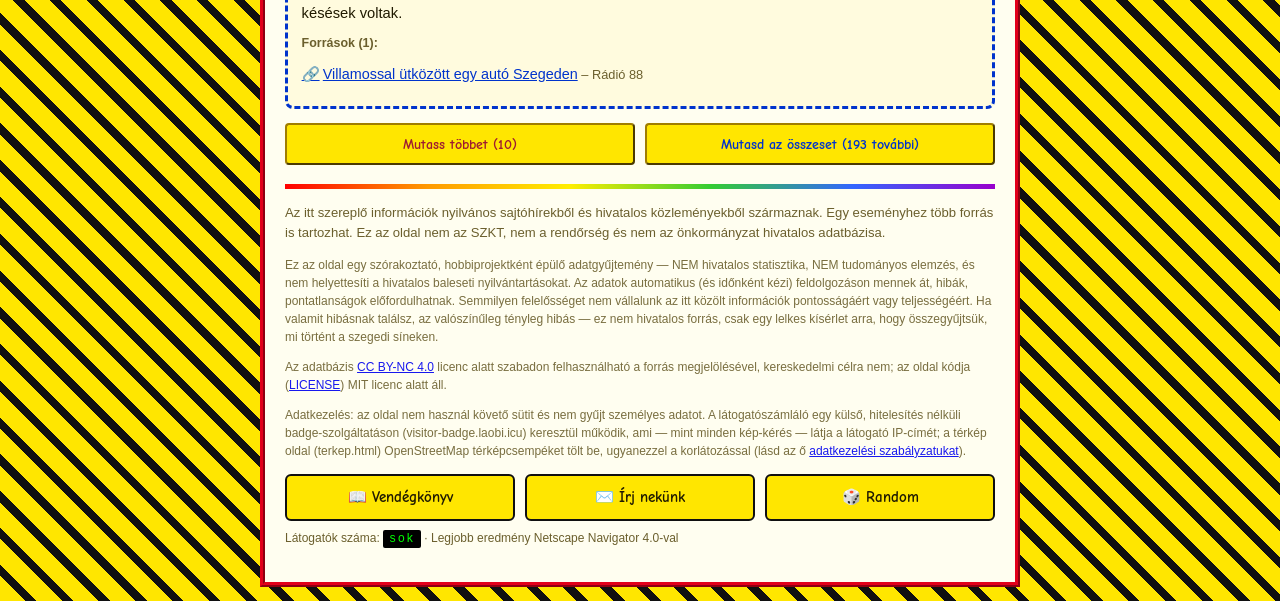
==== commit 57735e1c: "site: publish built output" ====
--- a/index.html
+++ b/index.html
@@ -25,7 +25,7 @@
   "name": "Szegedi villamos- és tram-train balesetek adatbázisa",
   "description": "Szegedi villamos- és tram-train balesetek nyilvános, folyamatosan frissülő adatbázisa: dátum, helyszín, jármű és forrás szerint kereshető lista.",
   "url": "https://szegedivillamosbalesetek.hu/",
-  "license": "https://creativecommons.org/licenses/by/4.0/",
+  "license": "https://creativecommons.org/licenses/by-nc/4.0/",
   "creator": { "@type": "Organization", "name": "Szegedi Villamosbalesetek Klub" },
   "inLanguage": "hu",
   "keywords": ["villamos", "tram-train", "baleset", "Szeged", "közlekedésbiztonság"],
@@ -134,9 +134,9 @@
     hogy összegyűjtsük, mi történt a szegedi síneken.
   </p>
   <p class="disclaimer">
-    Az adatbázis <a href="https://creativecommons.org/licenses/by/4.0/" target="_blank" rel="noopener">CC BY 4.0</a>
-    licenc alatt szabadon felhasználható a forrás megjelölésével; az oldal kódja
-    (<a href="LICENSE" target="_blank" rel="noopener">LICENSE</a>) MIT licenc alatt áll.
+    Az adatbázis <a href="https://creativecommons.org/licenses/by-nc/4.0/" target="_blank" rel="noopener">CC BY-NC 4.0</a>
+    licenc alatt szabadon felhasználható a forrás megjelölésével, kereskedelmi célra nem; az
+    oldal kódja (<a href="LICENSE" target="_blank" rel="noopener">LICENSE</a>) MIT licenc alatt áll.
   </p>
   <p class="disclaimer">
     Adatkezelés: az oldal nem használ követő sütit és nem gyűjt személyes
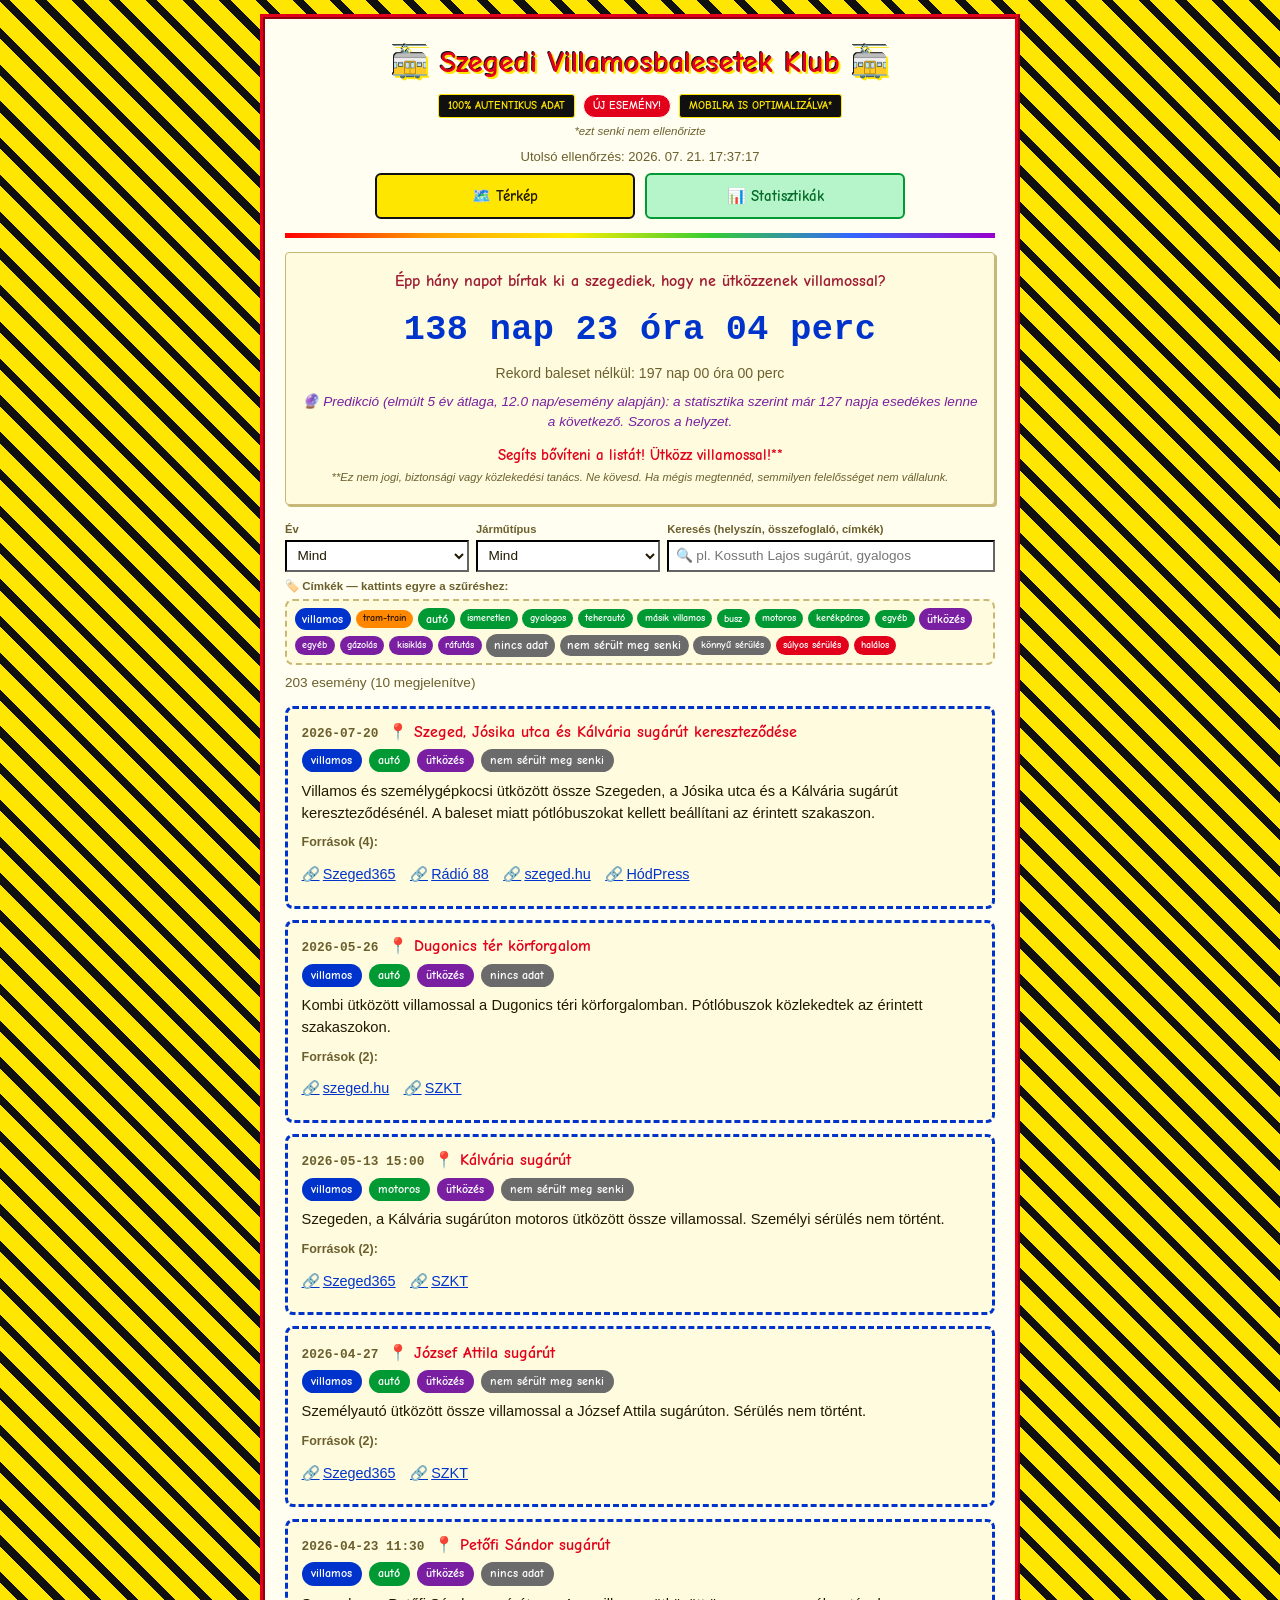
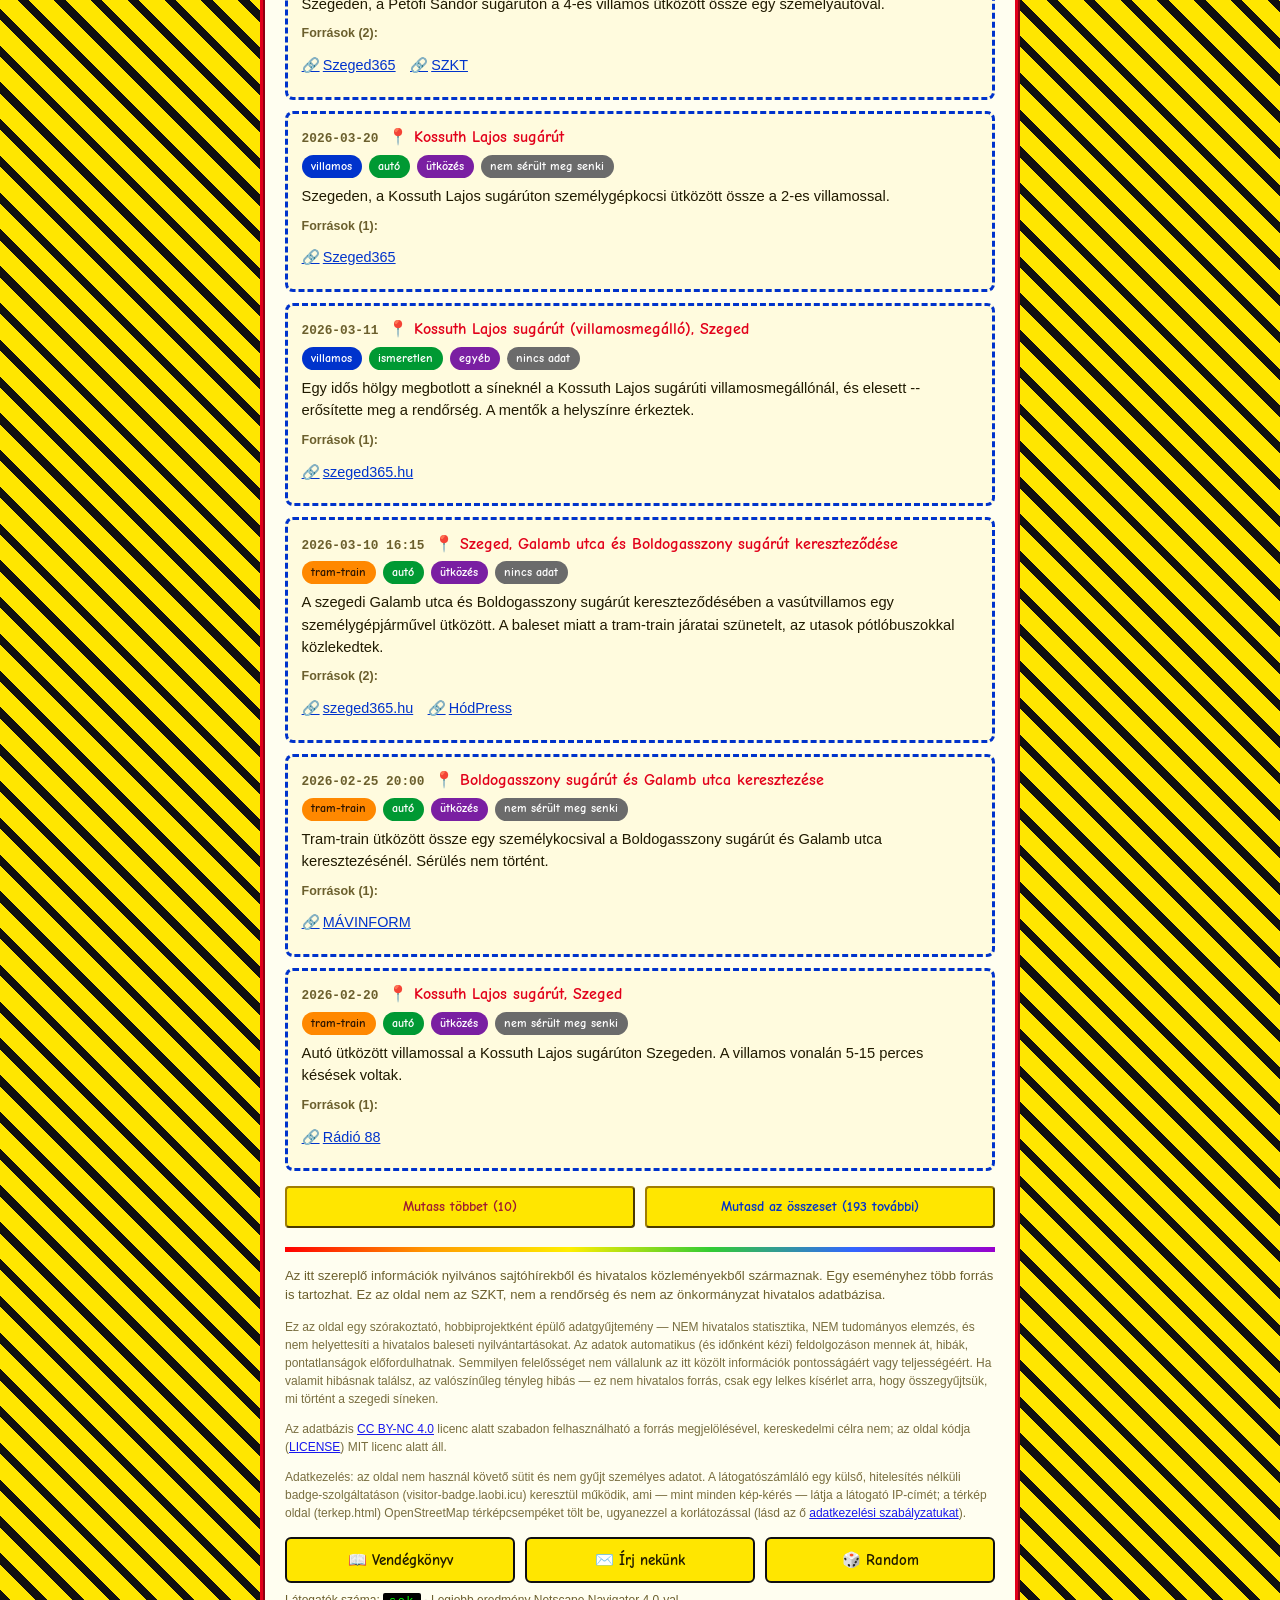
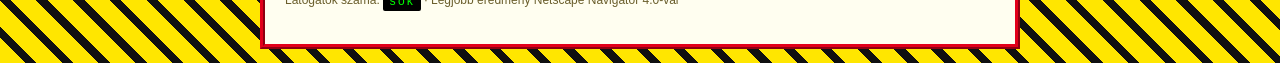
==== commit 1de42565: "site: publish built output" ====
--- a/index.html
+++ b/index.html
@@ -17,7 +17,7 @@
 <meta name="twitter:description" content="Szegedi villamos- és tram-train balesetek nyilvános, folyamatosan frissülő adatbázisa: dátum, helyszín, jármű és forrás szerint kereshető lista.">
 <meta name="twitter:image" content="https://szegedivillamosbalesetek.hu/og-image.png">
 <link rel="icon" href="favicon.svg" type="image/svg+xml">
-<link rel="stylesheet" href="style.css?v=7cfd3d5cef">
+<link rel="stylesheet" href="style.css?v=f66d633f30">
 <script type="application/ld+json">
 {
   "@context": "https://schema.org",
@@ -165,6 +165,6 @@
 
 <script src="stats-common.js" defer></script>
 <script src="dom-safety.js" defer></script>
-<script src="app.js?v=a67750ddaa" defer></script>
+<script src="app.js?v=54b4fc07be" defer></script>
 </body>
 </html>
--- a/style.css
+++ b/style.css
@@ -508,8 +508,9 @@
   margin: 0;
   padding: 0;
   display: flex;
-  flex-direction: column;
-  gap: 0.3rem;
+  flex-direction: row;
+  flex-wrap: wrap;
+  gap: 0.3rem 0.9rem;
 }
 
 .incident-sources li a {
@@ -534,11 +535,6 @@
 .incident-sources li a:hover,
 .incident-sources li a:focus {
   color: var(--red);
-}
-
-.incident-sources .source-name {
-  color: var(--muted);
-  font-size: 0.8rem;
 }
 
 .incident-empty {
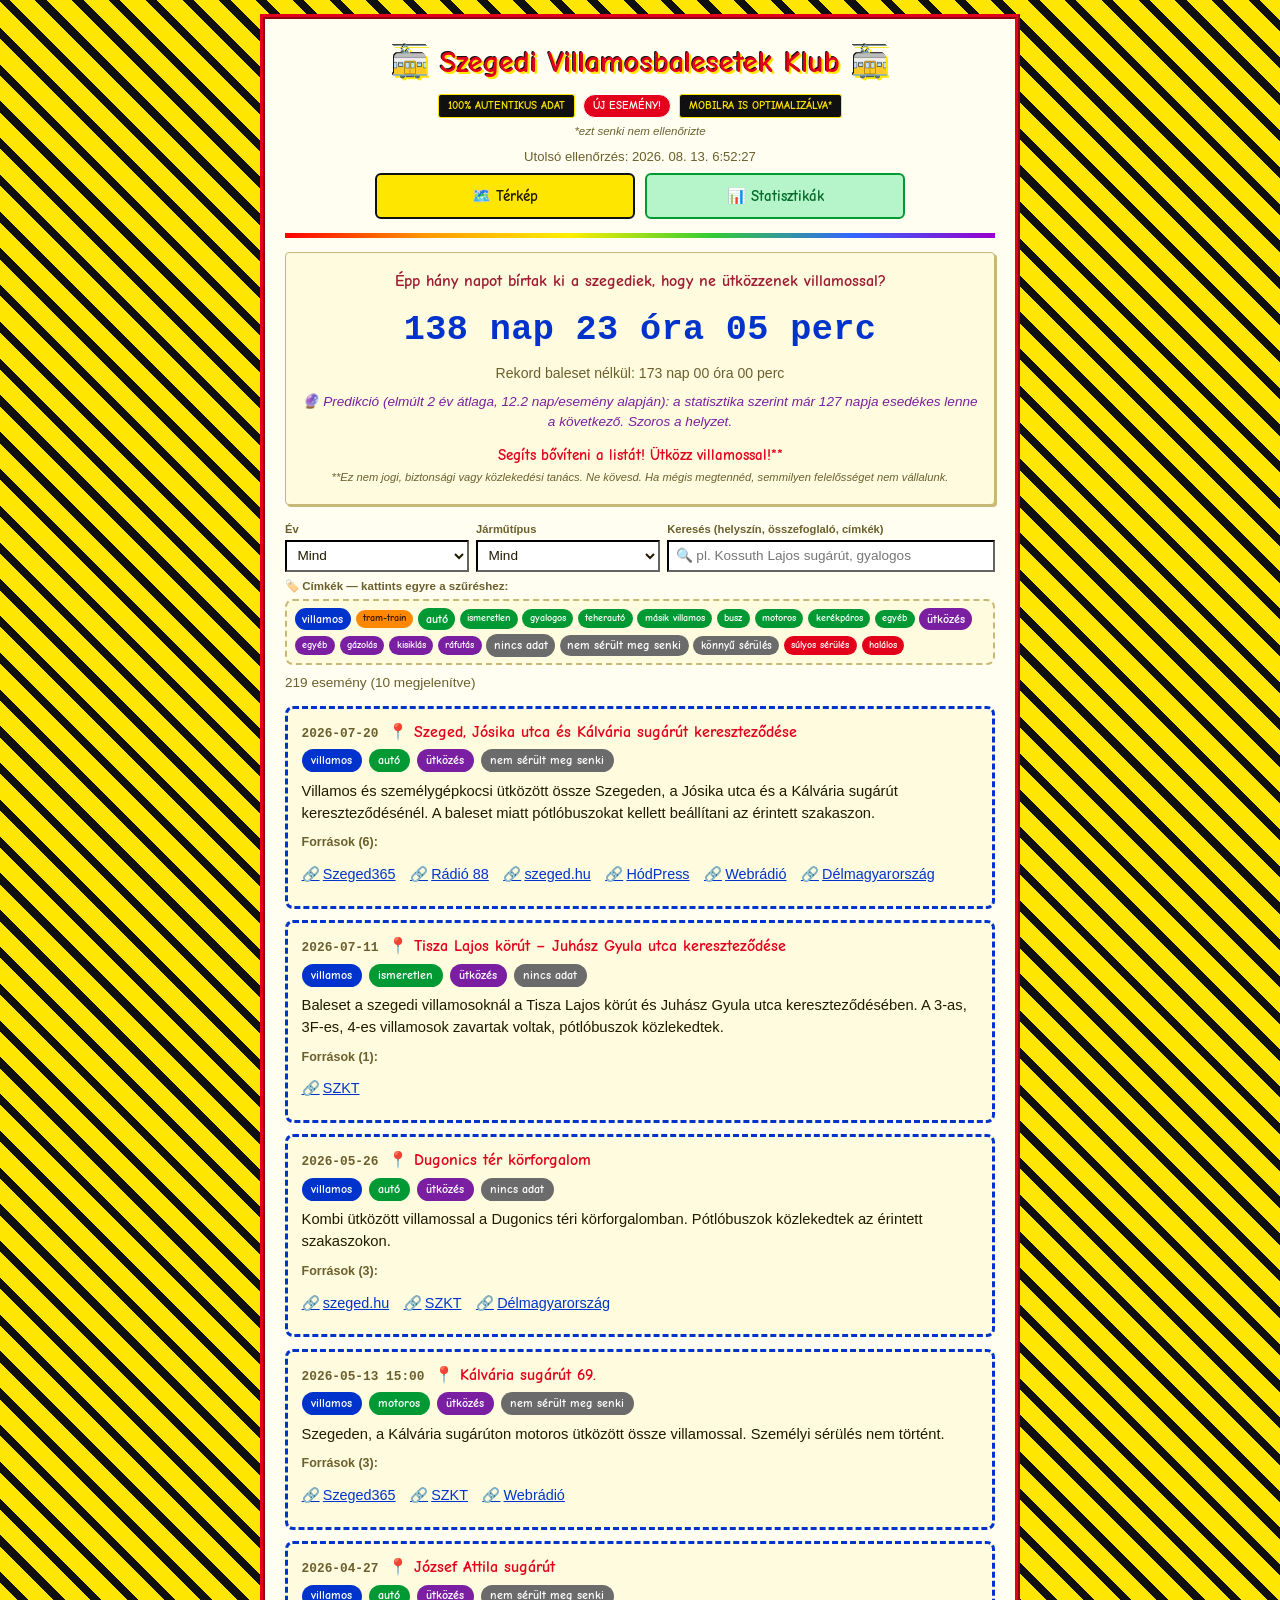
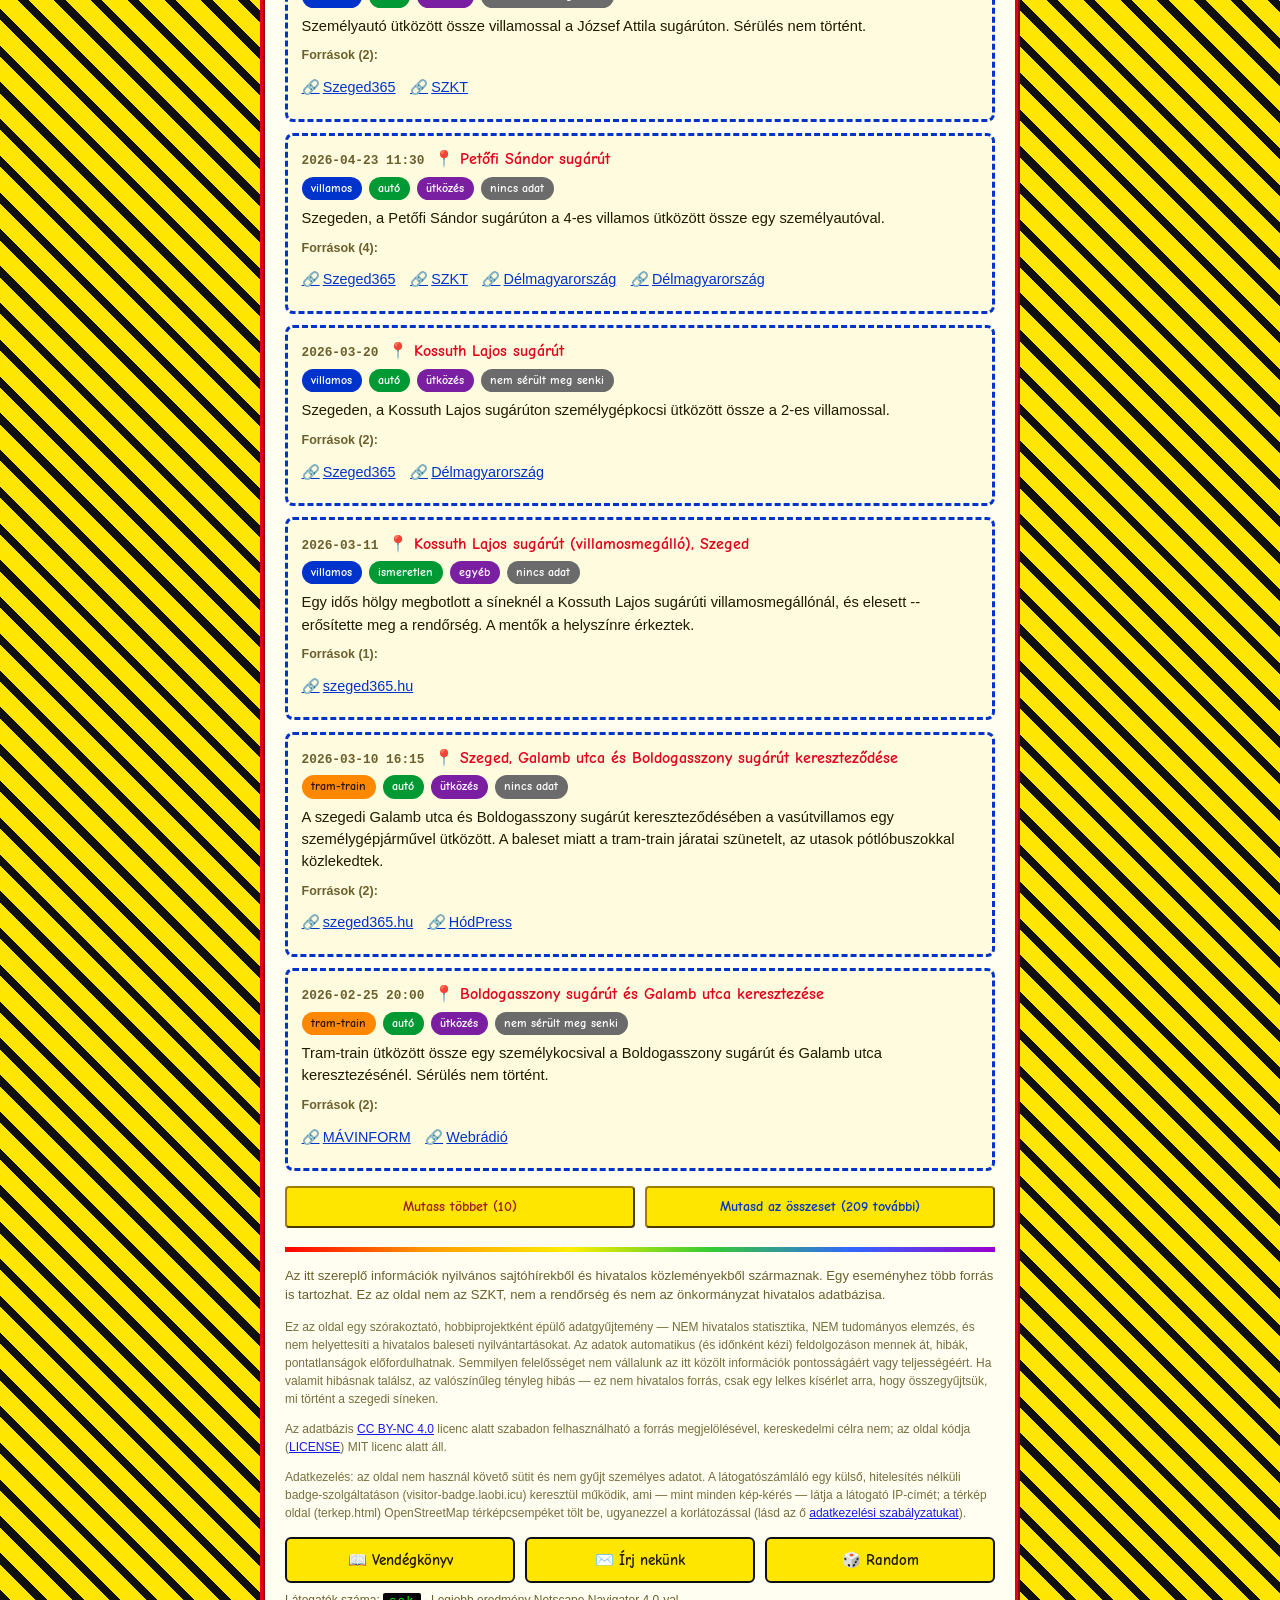
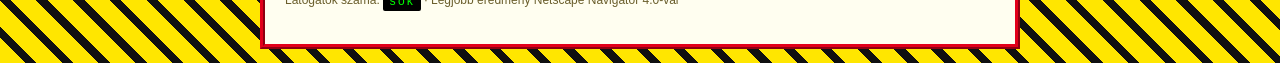
==== commit 47290f6b: "site: publish built output" ====
--- a/index.html
+++ b/index.html
@@ -165,6 +165,6 @@
 
 <script src="stats-common.js" defer></script>
 <script src="dom-safety.js" defer></script>
-<script src="app.js?v=54b4fc07be" defer></script>
+<script src="app.js?v=4b70dca6c6" defer></script>
 </body>
 </html>
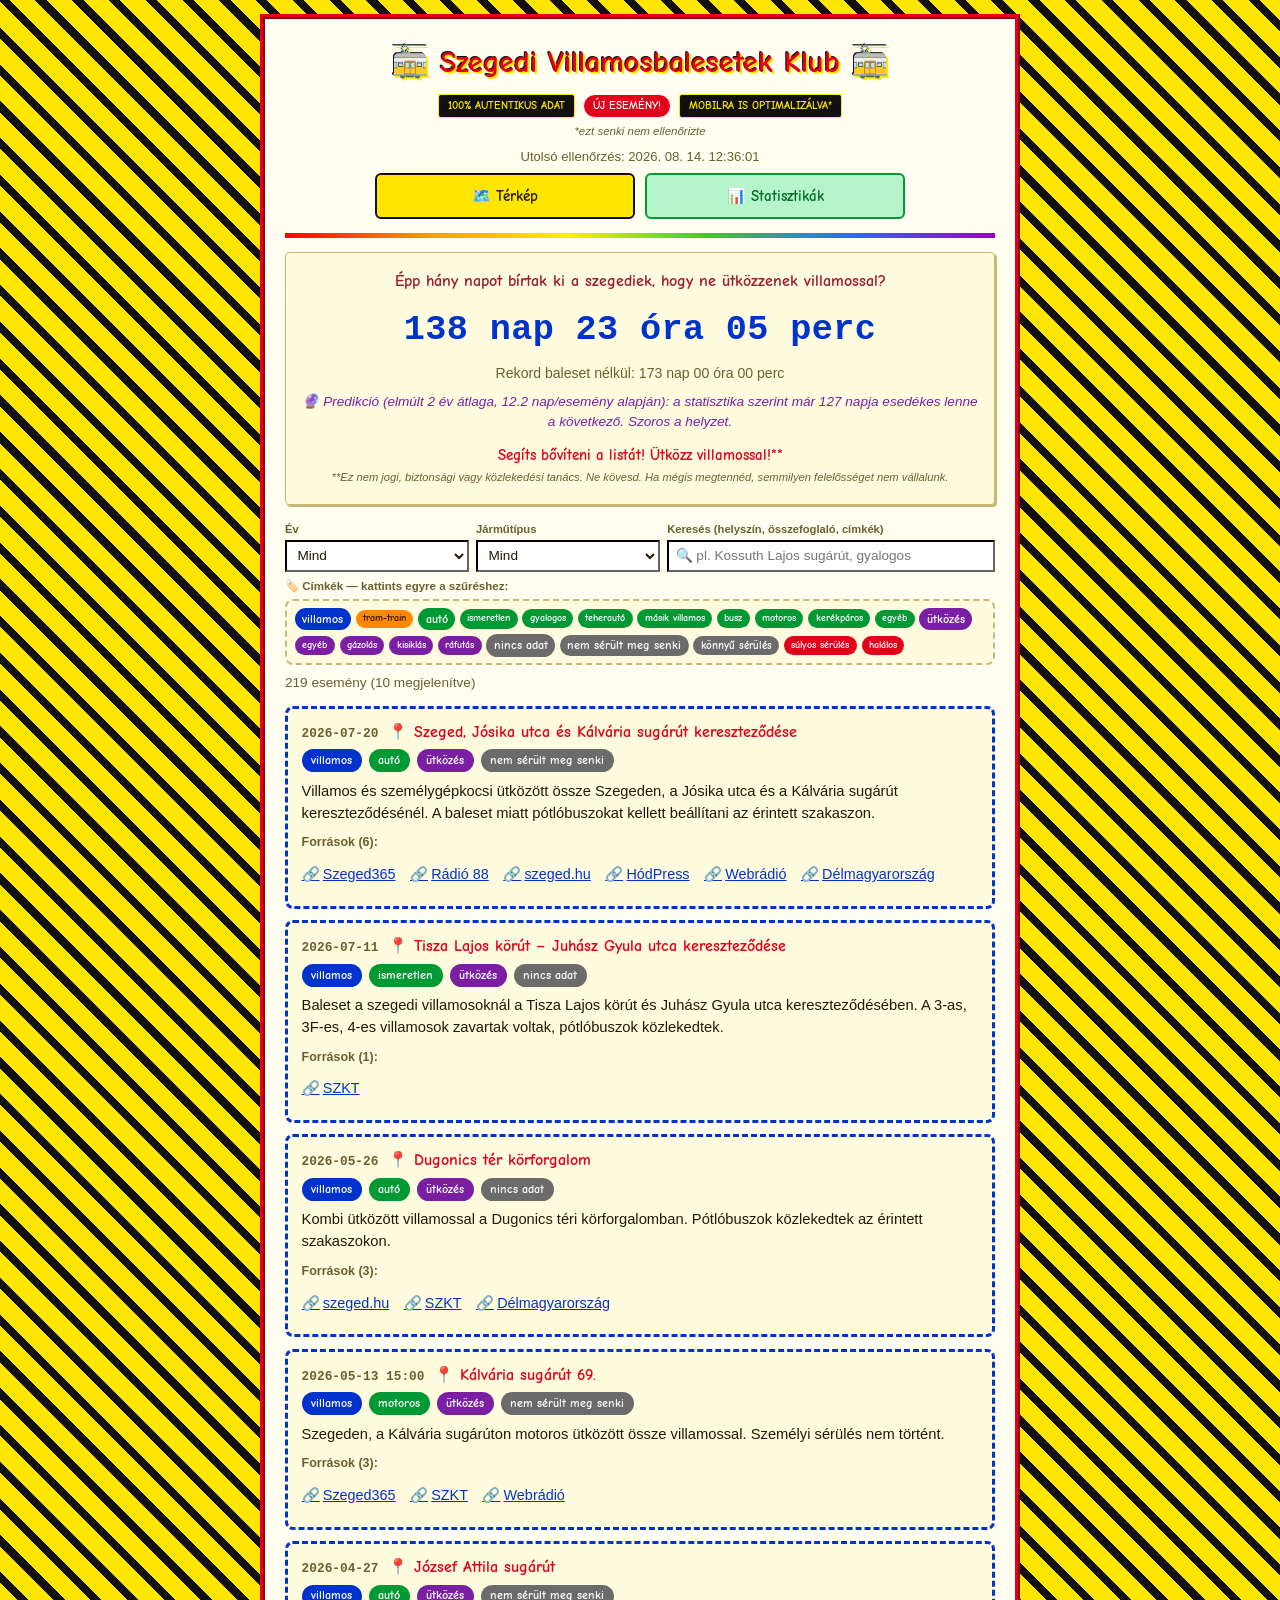
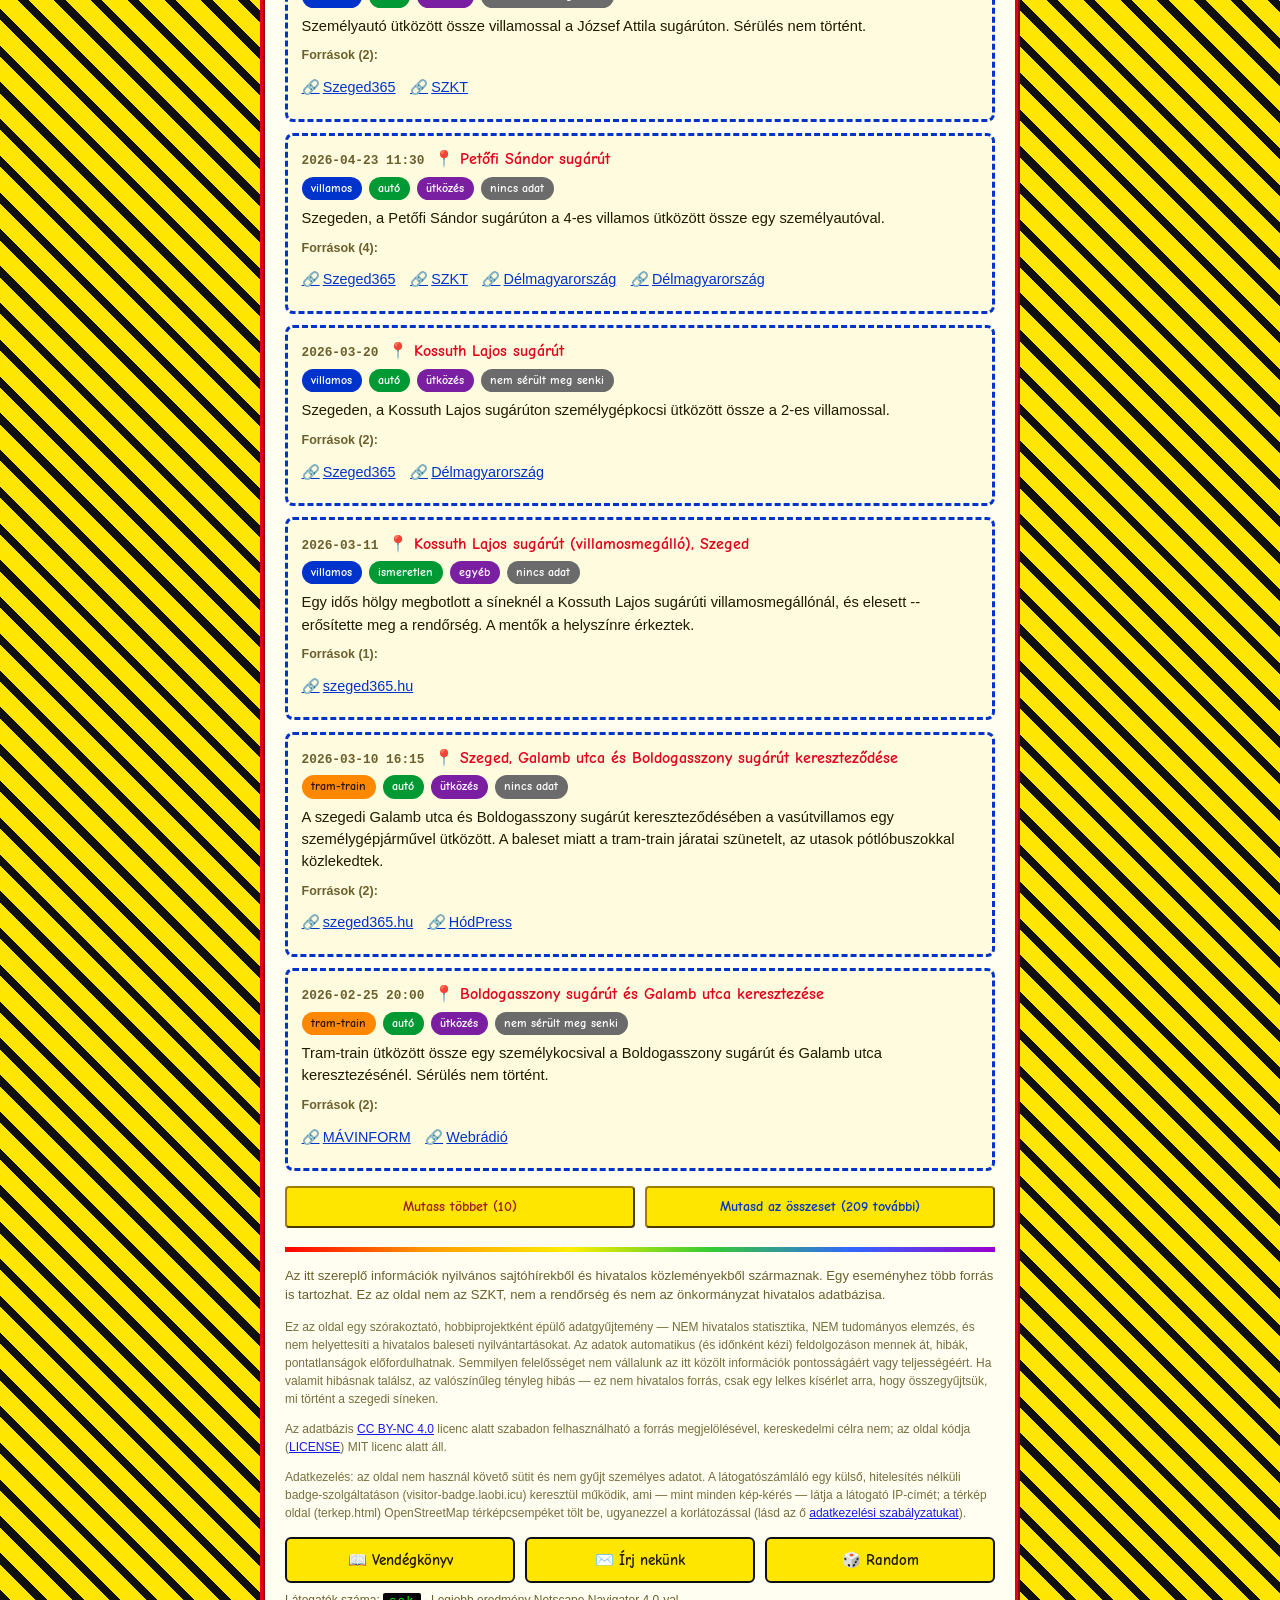
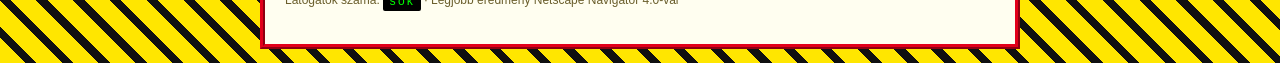
==== commit 887beea1: "site: publish built output" ====
--- a/index.html
+++ b/index.html
@@ -17,7 +17,7 @@
 <meta name="twitter:description" content="Szegedi villamos- és tram-train balesetek nyilvános, folyamatosan frissülő adatbázisa: dátum, helyszín, jármű és forrás szerint kereshető lista.">
 <meta name="twitter:image" content="https://szegedivillamosbalesetek.hu/og-image.png">
 <link rel="icon" href="favicon.svg" type="image/svg+xml">
-<link rel="stylesheet" href="style.css?v=f66d633f30">
+<link rel="stylesheet" href="style.css?v=9e0fe4ed0e">
 <script type="application/ld+json">
 {
   "@context": "https://schema.org",
@@ -66,6 +66,13 @@
 <hr class="rainbow">
 
 <main>
+  <div id="news-ticker" class="news-ticker-bar" hidden aria-label="Legfrissebb szegedi hírek">
+    <div class="news-ticker-viewport">
+      <div class="news-ticker-track" id="news-ticker-track-a"></div>
+      <div class="news-ticker-track" id="news-ticker-track-b"></div>
+    </div>
+  </div>
+
   <section id="no-accident-counter" class="no-accident-counter" aria-live="polite">
     <h2 class="counter-title">Épp hány napot bírtak ki a szegediek, hogy ne ütközzenek villamossal?</h2>
     <p id="counter-current" class="counter-current"></p>
@@ -165,6 +172,7 @@
 
 <script src="stats-common.js" defer></script>
 <script src="dom-safety.js" defer></script>
+<script src="news-ticker.js" defer></script>
 <script src="app.js?v=4b70dca6c6" defer></script>
 </body>
 </html>
--- a/style.css
+++ b/style.css
@@ -196,6 +196,68 @@
   .hero-badge-new { animation: none; }
 }
 
+/* news-ticker.js (2026-08-13): scrolling Szeged365-headline banner, first
+   child of <main>. Two identical tracks (A+B) placed side by side give a
+   seamless translateX(-100%) loop -- see the paired @keyframes/prefers-
+   reduced-motion convention already used for .hero-badge-new above. */
+.news-ticker-bar {
+  overflow: hidden;
+  margin: 0 0 0.8rem;
+  background: var(--cream);
+  border-top: 2px solid var(--border-gold);
+  border-bottom: 2px solid var(--border-gold);
+}
+
+.news-ticker-bar[hidden] {
+  display: none;
+}
+
+.news-ticker-viewport {
+  overflow: hidden;
+  white-space: nowrap;
+  padding: 0.35rem 0;
+}
+
+.news-ticker-track {
+  display: inline-block;
+  white-space: nowrap;
+  animation: news-ticker-scroll 40s linear infinite;
+}
+
+.news-ticker-viewport:hover .news-ticker-track,
+.news-ticker-viewport:focus-within .news-ticker-track {
+  animation-play-state: paused;
+}
+
+.news-ticker-item {
+  display: inline-block;
+  padding: 0 0.6em;
+  color: var(--ink);
+  font-weight: 700;
+  text-decoration: none;
+}
+
+.news-ticker-item:hover,
+.news-ticker-item:focus-visible {
+  text-decoration: underline;
+  color: var(--red-dark);
+}
+
+.news-ticker-sep {
+  color: var(--muted);
+}
+
+@keyframes news-ticker-scroll {
+  from { transform: translateX(0); }
+  to   { transform: translateX(-100%); }
+}
+
+@media (prefers-reduced-motion: reduce) {
+  .news-ticker-track { animation: none; }
+  .news-ticker-viewport { overflow-x: auto; }
+  #news-ticker-track-b { display: none; }
+}
+
 .hero-footnote {
   font-size: 0.72rem;
   color: var(--muted);
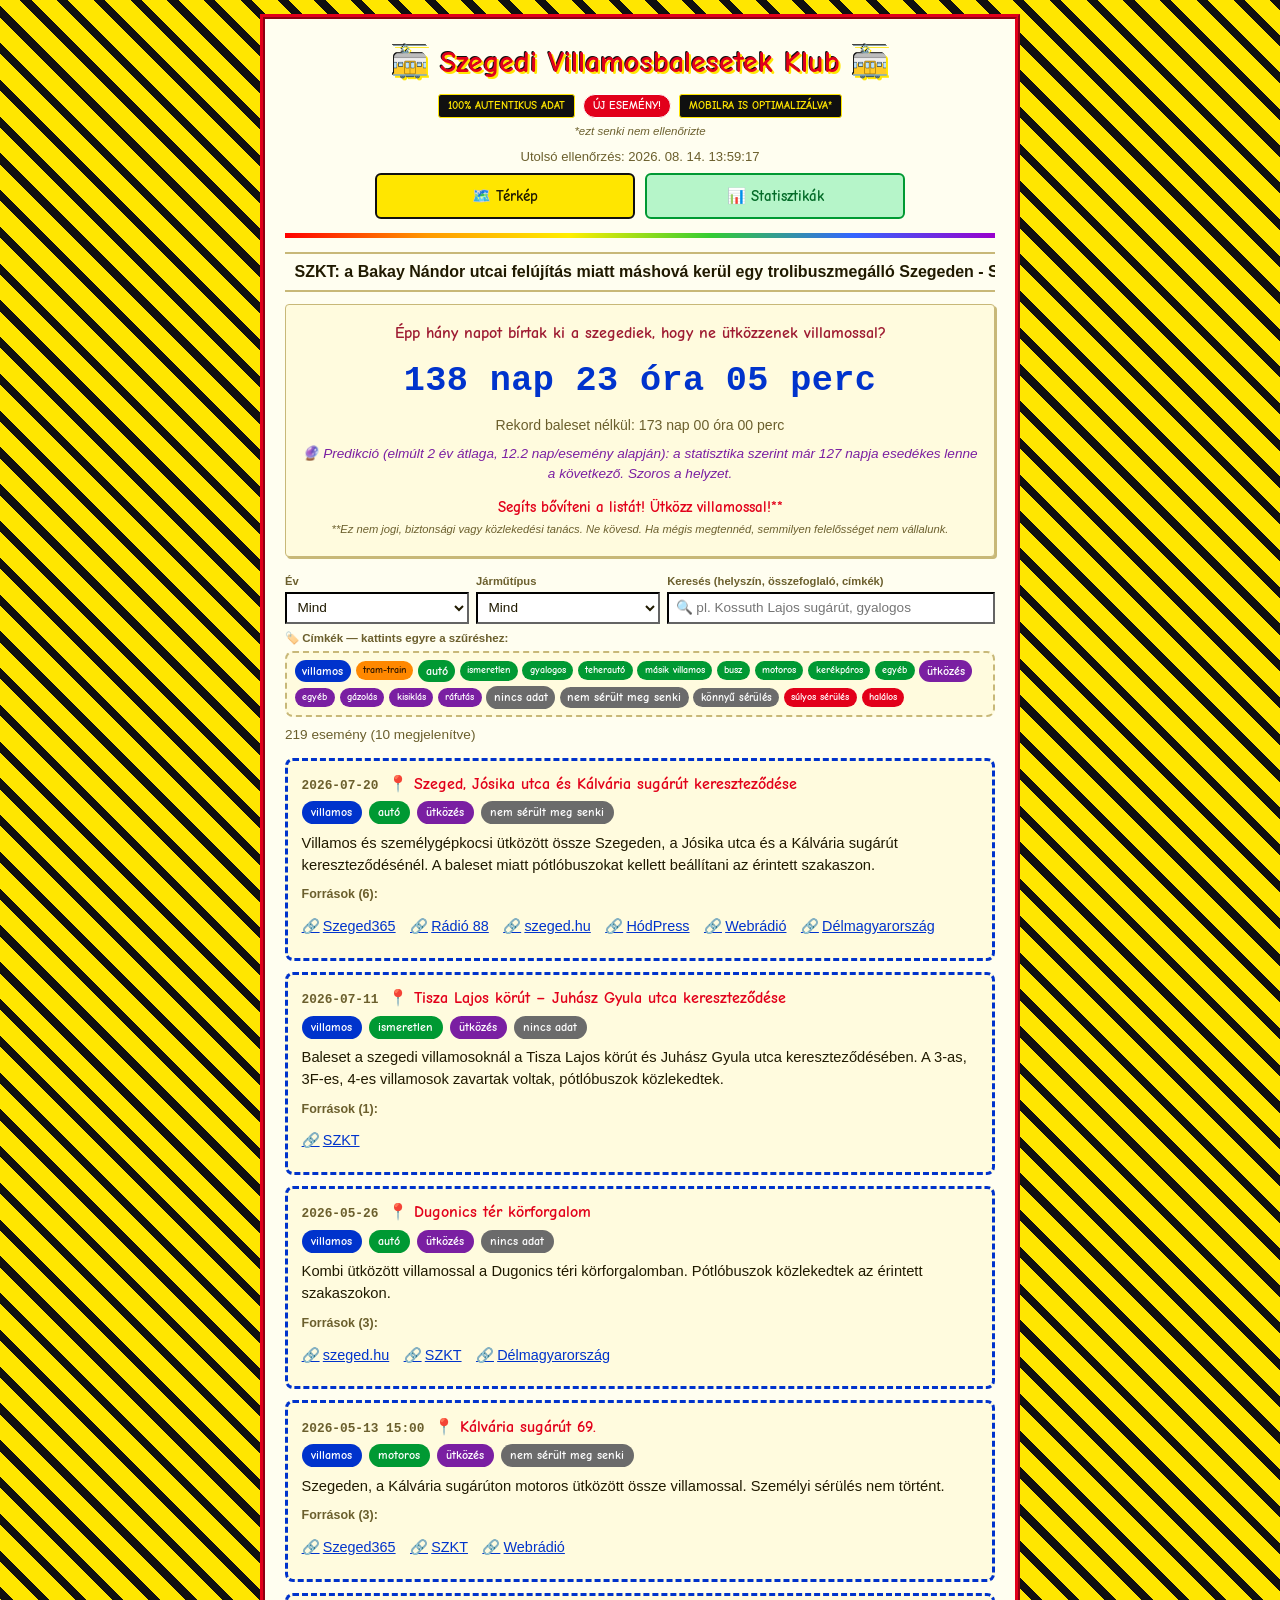
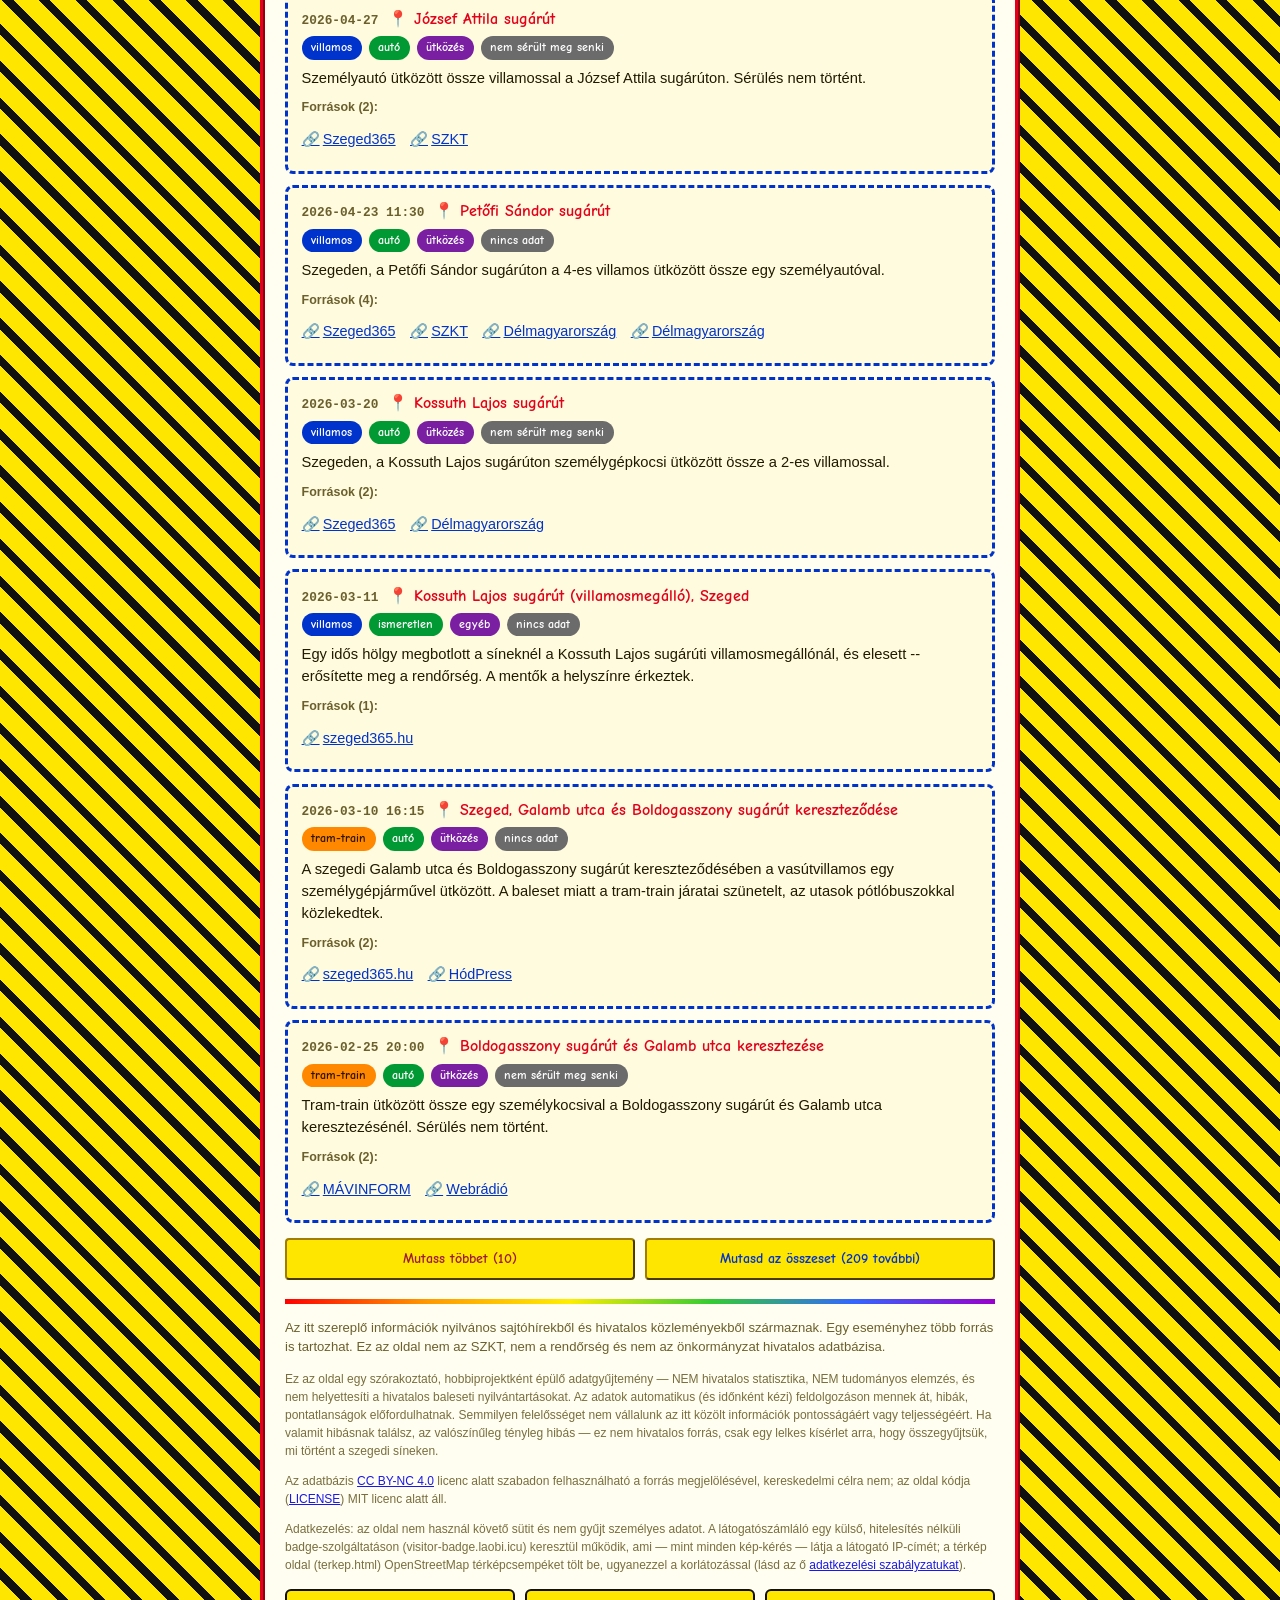
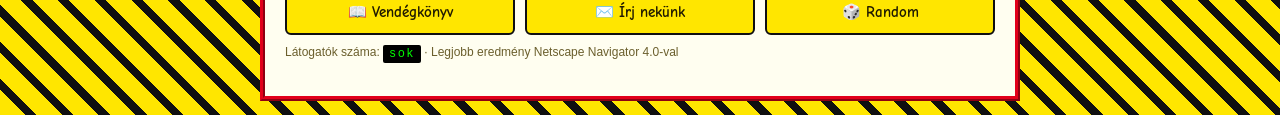
==== commit 76a39f22: "site: publish built output" ====
--- a/index.html
+++ b/index.html
@@ -17,7 +17,7 @@
 <meta name="twitter:description" content="Szegedi villamos- és tram-train balesetek nyilvános, folyamatosan frissülő adatbázisa: dátum, helyszín, jármű és forrás szerint kereshető lista.">
 <meta name="twitter:image" content="https://szegedivillamosbalesetek.hu/og-image.png">
 <link rel="icon" href="favicon.svg" type="image/svg+xml">
-<link rel="stylesheet" href="style.css?v=9e0fe4ed0e">
+<link rel="stylesheet" href="style.css?v=4443643f44">
 <script type="application/ld+json">
 {
   "@context": "https://schema.org",
--- a/style.css
+++ b/style.css
@@ -221,7 +221,10 @@
 .news-ticker-track {
   display: inline-block;
   white-space: nowrap;
-  animation: news-ticker-scroll 40s linear infinite;
+  /* news-ticker.js overrides animation-duration at runtime, scaled to the
+     actual rendered content width (constant px/s regardless of how many
+     headlines are loaded) -- this 90s is only a pre-JS/no-JS fallback. */
+  animation: news-ticker-scroll 90s linear infinite;
 }
 
 .news-ticker-viewport:hover .news-ticker-track,
